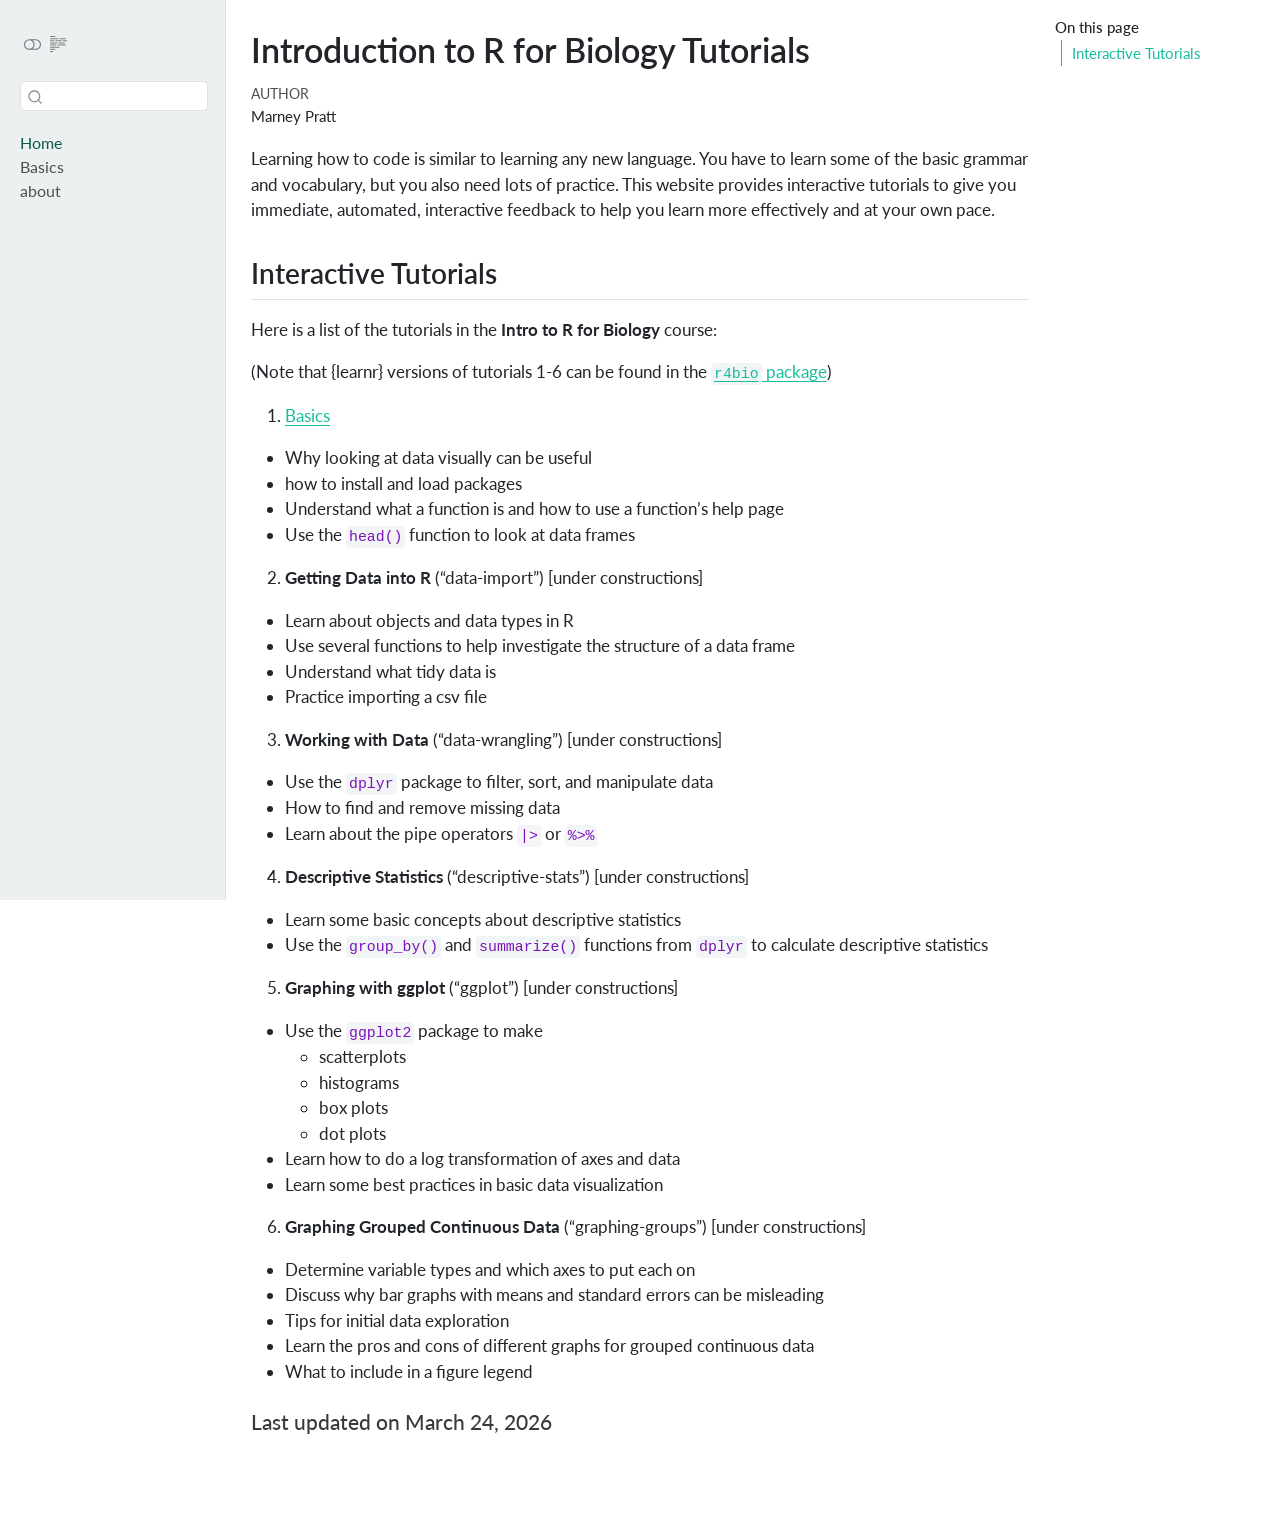
==== index.html @ 1598ac24 "Built site for gh-pages" ====
<!DOCTYPE html>
<html xmlns="http://www.w3.org/1999/xhtml" lang="en" xml:lang="en"><head>

<meta charset="utf-8">
<meta name="generator" content="quarto-1.8.25">

<meta name="viewport" content="width=device-width, initial-scale=1.0, user-scalable=yes">

<meta name="author" content="Marney Pratt">

<title>Introduction to R for Biology Tutorials</title>
<style>
code{white-space: pre-wrap;}
span.smallcaps{font-variant: small-caps;}
div.columns{display: flex; gap: min(4vw, 1.5em);}
div.column{flex: auto; overflow-x: auto;}
div.hanging-indent{margin-left: 1.5em; text-indent: -1.5em;}
ul.task-list{list-style: none;}
ul.task-list li input[type="checkbox"] {
  width: 0.8em;
  margin: 0 0.8em 0.2em -1em; /* quarto-specific, see https://github.com/quarto-dev/quarto-cli/issues/4556 */ 
  vertical-align: middle;
}
</style>


<script src="site_libs/quarto-nav/quarto-nav.js"></script>
<script src="site_libs/quarto-nav/headroom.min.js"></script>
<script src="site_libs/clipboard/clipboard.min.js"></script>
<script src="site_libs/quarto-search/autocomplete.umd.js"></script>
<script src="site_libs/quarto-search/fuse.min.js"></script>
<script src="site_libs/quarto-search/quarto-search.js"></script>
<meta name="quarto:offset" content="./">
<script src="site_libs/quarto-html/quarto.js" type="module"></script>
<script src="site_libs/quarto-html/tabsets/tabsets.js" type="module"></script>
<script src="site_libs/quarto-html/axe/axe-check.js" type="module"></script>
<script src="site_libs/quarto-html/popper.min.js"></script>
<script src="site_libs/quarto-html/tippy.umd.min.js"></script>
<script src="site_libs/quarto-html/anchor.min.js"></script>
<link href="site_libs/quarto-html/tippy.css" rel="stylesheet">
<link href="site_libs/quarto-html/quarto-syntax-highlighting-7b89279ff1a6dce999919e0e67d4d9ec.css" rel="stylesheet" class="quarto-color-scheme" id="quarto-text-highlighting-styles">
<link href="site_libs/quarto-html/quarto-syntax-highlighting-dark-707d8167ce6003fca903bfe2be84ab7f.css" rel="stylesheet" class="quarto-color-scheme quarto-color-alternate" id="quarto-text-highlighting-styles">
<script src="site_libs/bootstrap/bootstrap.min.js"></script>
<link href="site_libs/bootstrap/bootstrap-icons.css" rel="stylesheet">
<link href="site_libs/bootstrap/bootstrap-6a47fb94e4cf58bc8e3abcee811f21c5.min.css" rel="stylesheet" append-hash="true" class="quarto-color-scheme" id="quarto-bootstrap" data-mode="light">
<link href="site_libs/bootstrap/bootstrap-dark-bee47689197182bcb0e72671dc4b8ae1.min.css" rel="stylesheet" append-hash="true" class="quarto-color-scheme quarto-color-alternate" id="quarto-bootstrap" data-mode="dark">
<script id="quarto-search-options" type="application/json">{
  "location": "sidebar",
  "copy-button": false,
  "collapse-after": 3,
  "panel-placement": "start",
  "type": "textbox",
  "limit": 50,
  "keyboard-shortcut": [
    "f",
    "/",
    "s"
  ],
  "show-item-context": false,
  "language": {
    "search-no-results-text": "No results",
    "search-matching-documents-text": "matching documents",
    "search-copy-link-title": "Copy link to search",
    "search-hide-matches-text": "Hide additional matches",
    "search-more-match-text": "more match in this document",
    "search-more-matches-text": "more matches in this document",
    "search-clear-button-title": "Clear",
    "search-text-placeholder": "",
    "search-detached-cancel-button-title": "Cancel",
    "search-submit-button-title": "Submit",
    "search-label": "Search"
  }
}</script>
<script async="" src="https://hypothes.is/embed.js"></script>
<script>
  window.document.addEventListener("DOMContentLoaded", function (_event) {
    document.body.classList.add('hypothesis-enabled');
  });
</script>


<link rel="stylesheet" href="styles.css">
</head>

<body class="nav-sidebar docked quarto-dark"><script id="quarto-html-before-body" type="application/javascript">
    const toggleBodyColorMode = (bsSheetEl) => {
      const mode = bsSheetEl.getAttribute("data-mode");
      const bodyEl = window.document.querySelector("body");
      if (mode === "dark") {
        bodyEl.classList.add("quarto-dark");
        bodyEl.classList.remove("quarto-light");
      } else {
        bodyEl.classList.add("quarto-light");
        bodyEl.classList.remove("quarto-dark");
      }
    }
    const toggleBodyColorPrimary = () => {
      const bsSheetEl = window.document.querySelector("link#quarto-bootstrap:not([rel=disabled-stylesheet])");
      if (bsSheetEl) {
        toggleBodyColorMode(bsSheetEl);
      }
    }
    const setColorSchemeToggle = (alternate) => {
      const toggles = window.document.querySelectorAll('.quarto-color-scheme-toggle');
      for (let i=0; i < toggles.length; i++) {
        const toggle = toggles[i];
        if (toggle) {
          if (alternate) {
            toggle.classList.add("alternate");
          } else {
            toggle.classList.remove("alternate");
          }
        }
      }
    };
    const toggleColorMode = (alternate) => {
      // Switch the stylesheets
      const primaryStylesheets = window.document.querySelectorAll('link.quarto-color-scheme:not(.quarto-color-alternate)');
      const alternateStylesheets = window.document.querySelectorAll('link.quarto-color-scheme.quarto-color-alternate');
      manageTransitions('#quarto-margin-sidebar .nav-link', false);
      if (alternate) {
        // note: dark is layered on light, we don't disable primary!
        enableStylesheet(alternateStylesheets);
        for (const sheetNode of alternateStylesheets) {
          if (sheetNode.id === "quarto-bootstrap") {
            toggleBodyColorMode(sheetNode);
          }
        }
      } else {
        disableStylesheet(alternateStylesheets);
        enableStylesheet(primaryStylesheets)
        toggleBodyColorPrimary();
      }
      manageTransitions('#quarto-margin-sidebar .nav-link', true);
      // Switch the toggles
      setColorSchemeToggle(alternate)
      // Hack to workaround the fact that safari doesn't
      // properly recolor the scrollbar when toggling (#1455)
      if (navigator.userAgent.indexOf('Safari') > 0 && navigator.userAgent.indexOf('Chrome') == -1) {
        manageTransitions("body", false);
        window.scrollTo(0, 1);
        setTimeout(() => {
          window.scrollTo(0, 0);
          manageTransitions("body", true);
        }, 40);
      }
    }
    const disableStylesheet = (stylesheets) => {
      for (let i=0; i < stylesheets.length; i++) {
        const stylesheet = stylesheets[i];
        stylesheet.rel = 'disabled-stylesheet';
      }
    }
    const enableStylesheet = (stylesheets) => {
      for (let i=0; i < stylesheets.length; i++) {
        const stylesheet = stylesheets[i];
        if(stylesheet.rel !== 'stylesheet') { // for Chrome, which will still FOUC without this check
          stylesheet.rel = 'stylesheet';
        }
      }
    }
    const manageTransitions = (selector, allowTransitions) => {
      const els = window.document.querySelectorAll(selector);
      for (let i=0; i < els.length; i++) {
        const el = els[i];
        if (allowTransitions) {
          el.classList.remove('notransition');
        } else {
          el.classList.add('notransition');
        }
      }
    }
    const isFileUrl = () => {
      return window.location.protocol === 'file:';
    }
    const hasAlternateSentinel = () => {
      let styleSentinel = getColorSchemeSentinel();
      if (styleSentinel !== null) {
        return styleSentinel === "alternate";
      } else {
        return false;
      }
    }
    const setStyleSentinel = (alternate) => {
      const value = alternate ? "alternate" : "default";
      if (!isFileUrl()) {
        window.localStorage.setItem("quarto-color-scheme", value);
      } else {
        localAlternateSentinel = value;
      }
    }
    const getColorSchemeSentinel = () => {
      if (!isFileUrl()) {
        const storageValue = window.localStorage.getItem("quarto-color-scheme");
        return storageValue != null ? storageValue : localAlternateSentinel;
      } else {
        return localAlternateSentinel;
      }
    }
    const toggleGiscusIfUsed = (isAlternate, darkModeDefault) => {
      const baseTheme = document.querySelector('#giscus-base-theme')?.value ?? 'light';
      const alternateTheme = document.querySelector('#giscus-alt-theme')?.value ?? 'dark';
      let newTheme = '';
      if(authorPrefersDark) {
        newTheme = isAlternate ? baseTheme : alternateTheme;
      } else {
        newTheme = isAlternate ? alternateTheme : baseTheme;
      }
      const changeGiscusTheme = () => {
        // From: https://github.com/giscus/giscus/issues/336
        const sendMessage = (message) => {
          const iframe = document.querySelector('iframe.giscus-frame');
          if (!iframe) return;
          iframe.contentWindow.postMessage({ giscus: message }, 'https://giscus.app');
        }
        sendMessage({
          setConfig: {
            theme: newTheme
          }
        });
      }
      const isGiscussLoaded = window.document.querySelector('iframe.giscus-frame') !== null;
      if (isGiscussLoaded) {
        changeGiscusTheme();
      }
    };
    const authorPrefersDark = true;
    const queryPrefersDark = window.matchMedia('(prefers-color-scheme: dark)');
    const darkModeDefault = queryPrefersDark.matches;
    let localAlternateSentinel = darkModeDefault ? 'alternate' : 'default';
    // Dark / light mode switch
    window.quartoToggleColorScheme = () => {
      // Read the current dark / light value
      let toAlternate = !hasAlternateSentinel();
      toggleColorMode(toAlternate);
      setStyleSentinel(toAlternate);
      toggleGiscusIfUsed(toAlternate, darkModeDefault);
      window.dispatchEvent(new Event('resize'));
    };
    queryPrefersDark.addEventListener("change", e => {
      if(window.localStorage.getItem("quarto-color-scheme") !== null)
        return;
      const alternate = e.matches
      toggleColorMode(alternate);
      localAlternateSentinel = e.matches ? 'alternate' : 'default'; // this is used alongside local storage!
      toggleGiscusIfUsed(alternate, darkModeDefault);
    });
    // Switch to dark mode if need be
    if (hasAlternateSentinel()) {
      toggleColorMode(true);
    } else {
      toggleColorMode(false);
    }
  </script>

<div id="quarto-search-results"></div>
  <header id="quarto-header" class="headroom fixed-top">
  <nav class="quarto-secondary-nav">
    <div class="container-fluid d-flex">
      <button type="button" class="quarto-btn-toggle btn" data-bs-toggle="collapse" role="button" data-bs-target=".quarto-sidebar-collapse-item" aria-controls="quarto-sidebar" aria-expanded="false" aria-label="Toggle sidebar navigation" onclick="if (window.quartoToggleHeadroom) { window.quartoToggleHeadroom(); }">
        <i class="bi bi-layout-text-sidebar-reverse"></i>
      </button>
        <nav class="quarto-page-breadcrumbs" aria-label="breadcrumb"><ol class="breadcrumb"><li class="breadcrumb-item"><a href="./index.html">Home</a></li></ol></nav>
        <a class="flex-grow-1" role="navigation" data-bs-toggle="collapse" data-bs-target=".quarto-sidebar-collapse-item" aria-controls="quarto-sidebar" aria-expanded="false" aria-label="Toggle sidebar navigation" onclick="if (window.quartoToggleHeadroom) { window.quartoToggleHeadroom(); }">      
        </a>
      <button type="button" class="btn quarto-search-button" aria-label="Search" onclick="window.quartoOpenSearch();">
        <i class="bi bi-search"></i>
      </button>
    </div>
  </nav>
</header>
<!-- content -->
<div id="quarto-content" class="quarto-container page-columns page-rows-contents page-layout-article">
<!-- sidebar -->
  <nav id="quarto-sidebar" class="sidebar collapse collapse-horizontal quarto-sidebar-collapse-item sidebar-navigation docked overflow-auto">
    <div class="pt-lg-2 mt-2 text-left sidebar-header">
      <a href="./index.html" class="sidebar-logo-link">
      </a>
      <div class="sidebar-tools-main">
  <a href="" class="quarto-color-scheme-toggle quarto-navigation-tool  px-1" onclick="window.quartoToggleColorScheme(); return false;" title="Toggle dark mode"><i class="bi"></i></a>
  <a href="" class="quarto-reader-toggle quarto-navigation-tool px-1" onclick="window.quartoToggleReader(); return false;" title="Toggle reader mode">
  <div class="quarto-reader-toggle-btn">
  <i class="bi"></i>
  </div>
</a>
</div>
      </div>
        <div class="mt-2 flex-shrink-0 align-items-center">
        <div class="sidebar-search">
        <div id="quarto-search" class="" title="Search"></div>
        </div>
        </div>
    <div class="sidebar-menu-container"> 
    <ul class="list-unstyled mt-1">
        <li class="sidebar-item">
  <div class="sidebar-item-container"> 
  <a href="./index.html" class="sidebar-item-text sidebar-link active">
 <span class="menu-text">Home</span></a>
  </div>
</li>
        <li class="sidebar-item">
  <div class="sidebar-item-container"> 
  <a href="./basics.html" class="sidebar-item-text sidebar-link">
 <span class="menu-text">Basics</span></a>
  </div>
</li>
        <li class="sidebar-item">
  <div class="sidebar-item-container"> 
  <a href="./about.html" class="sidebar-item-text sidebar-link">
 <span class="menu-text">about</span></a>
  </div>
</li>
    </ul>
    </div>
</nav>
<div id="quarto-sidebar-glass" class="quarto-sidebar-collapse-item" data-bs-toggle="collapse" data-bs-target=".quarto-sidebar-collapse-item"></div>
<!-- margin-sidebar -->
    <div id="quarto-margin-sidebar" class="sidebar margin-sidebar">
        <nav id="TOC" role="doc-toc" class="toc-active">
    <h2 id="toc-title">On this page</h2>
   
  <ul>
  <li><a href="#interactive-tutorials" id="toc-interactive-tutorials" class="nav-link active" data-scroll-target="#interactive-tutorials">Interactive Tutorials</a></li>
  </ul>
</nav>
    </div>
<!-- main -->
<main class="content" id="quarto-document-content">


<header id="title-block-header" class="quarto-title-block default">
<div class="quarto-title">
<h1 class="title">Introduction to R for Biology Tutorials</h1>
</div>



<div class="quarto-title-meta">

    <div>
    <div class="quarto-title-meta-heading">Author</div>
    <div class="quarto-title-meta-contents">
             <p>Marney Pratt </p>
          </div>
  </div>
    
  
    
  </div>
  


</header>


<p>Learning how to code is similar to learning any new language. You have to learn some of the basic grammar and vocabulary, but you also need lots of practice. This website provides interactive tutorials to give you immediate, automated, interactive feedback to help you learn more effectively and at your own pace.</p>
<section id="interactive-tutorials" class="level2">
<h2 class="anchored" data-anchor-id="interactive-tutorials">Interactive Tutorials</h2>
<p>Here is a list of the tutorials in the <strong>Intro to R for Biology</strong> course:</p>
<p>(Note that {learnr} versions of tutorials 1-6 can be found in the <a href="https://github.com/marneypratt/r4bio"><code>r4bio</code> package</a>)</p>
<ol type="1">
<li><a href="https://marneypratt.github.io/r4bio-live/basics.html">Basics</a></li>
</ol>
<ul>
<li>Why looking at data visually can be useful</li>
<li>how to install and load packages</li>
<li>Understand what a function is and how to use a function’s help page</li>
<li>Use the <code>head()</code> function to look at data frames</li>
</ul>
<ol start="2" type="1">
<li><strong>Getting Data into R</strong> (“data-import”) [under constructions]</li>
</ol>
<ul>
<li>Learn about objects and data types in R</li>
<li>Use several functions to help investigate the structure of a data frame</li>
<li>Understand what tidy data is</li>
<li>Practice importing a csv file</li>
</ul>
<ol start="3" type="1">
<li><strong>Working with Data</strong> (“data-wrangling”) [under constructions]</li>
</ol>
<ul>
<li>Use the <code>dplyr</code> package to filter, sort, and manipulate data</li>
<li>How to find and remove missing data</li>
<li>Learn about the pipe operators <code>|&gt;</code> or <code>%&gt;%</code></li>
</ul>
<ol start="4" type="1">
<li><strong>Descriptive Statistics</strong> (“descriptive-stats”) [under constructions]</li>
</ol>
<ul>
<li>Learn some basic concepts about descriptive statistics</li>
<li>Use the <code>group_by()</code> and <code>summarize()</code> functions from <code>dplyr</code> to calculate descriptive statistics</li>
</ul>
<ol start="5" type="1">
<li><strong>Graphing with ggplot</strong> (“ggplot”) [under constructions]</li>
</ol>
<ul>
<li>Use the <code>ggplot2</code> package to make
<ul>
<li>scatterplots</li>
<li>histograms</li>
<li>box plots</li>
<li>dot plots</li>
</ul></li>
<li>Learn how to do a log transformation of axes and data</li>
<li>Learn some best practices in basic data visualization</li>
</ul>
<ol start="6" type="1">
<li><strong>Graphing Grouped Continuous Data</strong> (“graphing-groups”) [under constructions]</li>
</ol>
<ul>
<li>Determine variable types and which axes to put each on</li>
<li>Discuss why bar graphs with means and standard errors can be misleading</li>
<li>Tips for initial data exploration</li>
<li>Learn the pros and cons of different graphs for grouped continuous data</li>
<li>What to include in a figure legend</li>
</ul>
<section id="last-updated-on-march-24-2026" class="level4">
<h4 class="anchored" data-anchor-id="last-updated-on-march-24-2026">Last updated on March 24, 2026</h4>


</section>
</section>

</main> <!-- /main -->
<script id="quarto-html-after-body" type="application/javascript">
  window.document.addEventListener("DOMContentLoaded", function (event) {
    // Ensure there is a toggle, if there isn't float one in the top right
    if (window.document.querySelector('.quarto-color-scheme-toggle') === null) {
      const a = window.document.createElement('a');
      a.classList.add('top-right');
      a.classList.add('quarto-color-scheme-toggle');
      a.href = "";
      a.onclick = function() { try { window.quartoToggleColorScheme(); } catch {} return false; };
      const i = window.document.createElement("i");
      i.classList.add('bi');
      a.appendChild(i);
      window.document.body.appendChild(a);
    }
    setColorSchemeToggle(hasAlternateSentinel())
    const icon = "";
    const anchorJS = new window.AnchorJS();
    anchorJS.options = {
      placement: 'right',
      icon: icon
    };
    anchorJS.add('.anchored');
    const isCodeAnnotation = (el) => {
      for (const clz of el.classList) {
        if (clz.startsWith('code-annotation-')) {                     
          return true;
        }
      }
      return false;
    }
    const onCopySuccess = function(e) {
      // button target
      const button = e.trigger;
      // don't keep focus
      button.blur();
      // flash "checked"
      button.classList.add('code-copy-button-checked');
      var currentTitle = button.getAttribute("title");
      button.setAttribute("title", "Copied!");
      let tooltip;
      if (window.bootstrap) {
        button.setAttribute("data-bs-toggle", "tooltip");
        button.setAttribute("data-bs-placement", "left");
        button.setAttribute("data-bs-title", "Copied!");
        tooltip = new bootstrap.Tooltip(button, 
          { trigger: "manual", 
            customClass: "code-copy-button-tooltip",
            offset: [0, -8]});
        tooltip.show();    
      }
      setTimeout(function() {
        if (tooltip) {
          tooltip.hide();
          button.removeAttribute("data-bs-title");
          button.removeAttribute("data-bs-toggle");
          button.removeAttribute("data-bs-placement");
        }
        button.setAttribute("title", currentTitle);
        button.classList.remove('code-copy-button-checked');
      }, 1000);
      // clear code selection
      e.clearSelection();
    }
    const getTextToCopy = function(trigger) {
      const outerScaffold = trigger.parentElement.cloneNode(true);
      const codeEl = outerScaffold.querySelector('code');
      for (const childEl of codeEl.children) {
        if (isCodeAnnotation(childEl)) {
          childEl.remove();
        }
      }
      return codeEl.innerText;
    }
    const clipboard = new window.ClipboardJS('.code-copy-button:not([data-in-quarto-modal])', {
      text: getTextToCopy
    });
    clipboard.on('success', onCopySuccess);
    if (window.document.getElementById('quarto-embedded-source-code-modal')) {
      const clipboardModal = new window.ClipboardJS('.code-copy-button[data-in-quarto-modal]', {
        text: getTextToCopy,
        container: window.document.getElementById('quarto-embedded-source-code-modal')
      });
      clipboardModal.on('success', onCopySuccess);
    }
      var localhostRegex = new RegExp(/^(?:http|https):\/\/localhost\:?[0-9]*\//);
      var mailtoRegex = new RegExp(/^mailto:/);
        var filterRegex = new RegExp("https:\/\/marneypratt\.github\.io\/r4bio-live\/");
      var isInternal = (href) => {
          return filterRegex.test(href) || localhostRegex.test(href) || mailtoRegex.test(href);
      }
      // Inspect non-navigation links and adorn them if external
     var links = window.document.querySelectorAll('a[href]:not(.nav-link):not(.navbar-brand):not(.toc-action):not(.sidebar-link):not(.sidebar-item-toggle):not(.pagination-link):not(.no-external):not([aria-hidden]):not(.dropdown-item):not(.quarto-navigation-tool):not(.about-link)');
      for (var i=0; i<links.length; i++) {
        const link = links[i];
        if (!isInternal(link.href)) {
          // undo the damage that might have been done by quarto-nav.js in the case of
          // links that we want to consider external
          if (link.dataset.originalHref !== undefined) {
            link.href = link.dataset.originalHref;
          }
        }
      }
    function tippyHover(el, contentFn, onTriggerFn, onUntriggerFn) {
      const config = {
        allowHTML: true,
        maxWidth: 500,
        delay: 100,
        arrow: false,
        appendTo: function(el) {
            return el.parentElement;
        },
        interactive: true,
        interactiveBorder: 10,
        theme: 'quarto',
        placement: 'bottom-start',
      };
      if (contentFn) {
        config.content = contentFn;
      }
      if (onTriggerFn) {
        config.onTrigger = onTriggerFn;
      }
      if (onUntriggerFn) {
        config.onUntrigger = onUntriggerFn;
      }
      window.tippy(el, config); 
    }
    const noterefs = window.document.querySelectorAll('a[role="doc-noteref"]');
    for (var i=0; i<noterefs.length; i++) {
      const ref = noterefs[i];
      tippyHover(ref, function() {
        // use id or data attribute instead here
        let href = ref.getAttribute('data-footnote-href') || ref.getAttribute('href');
        try { href = new URL(href).hash; } catch {}
        const id = href.replace(/^#\/?/, "");
        const note = window.document.getElementById(id);
        if (note) {
          return note.innerHTML;
        } else {
          return "";
        }
      });
    }
    const xrefs = window.document.querySelectorAll('a.quarto-xref');
    const processXRef = (id, note) => {
      // Strip column container classes
      const stripColumnClz = (el) => {
        el.classList.remove("page-full", "page-columns");
        if (el.children) {
          for (const child of el.children) {
            stripColumnClz(child);
          }
        }
      }
      stripColumnClz(note)
      if (id === null || id.startsWith('sec-')) {
        // Special case sections, only their first couple elements
        const container = document.createElement("div");
        if (note.children && note.children.length > 2) {
          container.appendChild(note.children[0].cloneNode(true));
          for (let i = 1; i < note.children.length; i++) {
            const child = note.children[i];
            if (child.tagName === "P" && child.innerText === "") {
              continue;
            } else {
              container.appendChild(child.cloneNode(true));
              break;
            }
          }
          if (window.Quarto?.typesetMath) {
            window.Quarto.typesetMath(container);
          }
          return container.innerHTML
        } else {
          if (window.Quarto?.typesetMath) {
            window.Quarto.typesetMath(note);
          }
          return note.innerHTML;
        }
      } else {
        // Remove any anchor links if they are present
        const anchorLink = note.querySelector('a.anchorjs-link');
        if (anchorLink) {
          anchorLink.remove();
        }
        if (window.Quarto?.typesetMath) {
          window.Quarto.typesetMath(note);
        }
        if (note.classList.contains("callout")) {
          return note.outerHTML;
        } else {
          return note.innerHTML;
        }
      }
    }
    for (var i=0; i<xrefs.length; i++) {
      const xref = xrefs[i];
      tippyHover(xref, undefined, function(instance) {
        instance.disable();
        let url = xref.getAttribute('href');
        let hash = undefined; 
        if (url.startsWith('#')) {
          hash = url;
        } else {
          try { hash = new URL(url).hash; } catch {}
        }
        if (hash) {
          const id = hash.replace(/^#\/?/, "");
          const note = window.document.getElementById(id);
          if (note !== null) {
            try {
              const html = processXRef(id, note.cloneNode(true));
              instance.setContent(html);
            } finally {
              instance.enable();
              instance.show();
            }
          } else {
            // See if we can fetch this
            fetch(url.split('#')[0])
            .then(res => res.text())
            .then(html => {
              const parser = new DOMParser();
              const htmlDoc = parser.parseFromString(html, "text/html");
              const note = htmlDoc.getElementById(id);
              if (note !== null) {
                const html = processXRef(id, note);
                instance.setContent(html);
              } 
            }).finally(() => {
              instance.enable();
              instance.show();
            });
          }
        } else {
          // See if we can fetch a full url (with no hash to target)
          // This is a special case and we should probably do some content thinning / targeting
          fetch(url)
          .then(res => res.text())
          .then(html => {
            const parser = new DOMParser();
            const htmlDoc = parser.parseFromString(html, "text/html");
            const note = htmlDoc.querySelector('main.content');
            if (note !== null) {
              // This should only happen for chapter cross references
              // (since there is no id in the URL)
              // remove the first header
              if (note.children.length > 0 && note.children[0].tagName === "HEADER") {
                note.children[0].remove();
              }
              const html = processXRef(null, note);
              instance.setContent(html);
            } 
          }).finally(() => {
            instance.enable();
            instance.show();
          });
        }
      }, function(instance) {
      });
    }
        let selectedAnnoteEl;
        const selectorForAnnotation = ( cell, annotation) => {
          let cellAttr = 'data-code-cell="' + cell + '"';
          let lineAttr = 'data-code-annotation="' +  annotation + '"';
          const selector = 'span[' + cellAttr + '][' + lineAttr + ']';
          return selector;
        }
        const selectCodeLines = (annoteEl) => {
          const doc = window.document;
          const targetCell = annoteEl.getAttribute("data-target-cell");
          const targetAnnotation = annoteEl.getAttribute("data-target-annotation");
          const annoteSpan = window.document.querySelector(selectorForAnnotation(targetCell, targetAnnotation));
          const lines = annoteSpan.getAttribute("data-code-lines").split(",");
          const lineIds = lines.map((line) => {
            return targetCell + "-" + line;
          })
          let top = null;
          let height = null;
          let parent = null;
          if (lineIds.length > 0) {
              //compute the position of the single el (top and bottom and make a div)
              const el = window.document.getElementById(lineIds[0]);
              top = el.offsetTop;
              height = el.offsetHeight;
              parent = el.parentElement.parentElement;
            if (lineIds.length > 1) {
              const lastEl = window.document.getElementById(lineIds[lineIds.length - 1]);
              const bottom = lastEl.offsetTop + lastEl.offsetHeight;
              height = bottom - top;
            }
            if (top !== null && height !== null && parent !== null) {
              // cook up a div (if necessary) and position it 
              let div = window.document.getElementById("code-annotation-line-highlight");
              if (div === null) {
                div = window.document.createElement("div");
                div.setAttribute("id", "code-annotation-line-highlight");
                div.style.position = 'absolute';
                parent.appendChild(div);
              }
              div.style.top = top - 2 + "px";
              div.style.height = height + 4 + "px";
              div.style.left = 0;
              let gutterDiv = window.document.getElementById("code-annotation-line-highlight-gutter");
              if (gutterDiv === null) {
                gutterDiv = window.document.createElement("div");
                gutterDiv.setAttribute("id", "code-annotation-line-highlight-gutter");
                gutterDiv.style.position = 'absolute';
                const codeCell = window.document.getElementById(targetCell);
                const gutter = codeCell.querySelector('.code-annotation-gutter');
                gutter.appendChild(gutterDiv);
              }
              gutterDiv.style.top = top - 2 + "px";
              gutterDiv.style.height = height + 4 + "px";
            }
            selectedAnnoteEl = annoteEl;
          }
        };
        const unselectCodeLines = () => {
          const elementsIds = ["code-annotation-line-highlight", "code-annotation-line-highlight-gutter"];
          elementsIds.forEach((elId) => {
            const div = window.document.getElementById(elId);
            if (div) {
              div.remove();
            }
          });
          selectedAnnoteEl = undefined;
        };
          // Handle positioning of the toggle
      window.addEventListener(
        "resize",
        throttle(() => {
          elRect = undefined;
          if (selectedAnnoteEl) {
            selectCodeLines(selectedAnnoteEl);
          }
        }, 10)
      );
      function throttle(fn, ms) {
      let throttle = false;
      let timer;
        return (...args) => {
          if(!throttle) { // first call gets through
              fn.apply(this, args);
              throttle = true;
          } else { // all the others get throttled
              if(timer) clearTimeout(timer); // cancel #2
              timer = setTimeout(() => {
                fn.apply(this, args);
                timer = throttle = false;
              }, ms);
          }
        };
      }
        // Attach click handler to the DT
        const annoteDls = window.document.querySelectorAll('dt[data-target-cell]');
        for (const annoteDlNode of annoteDls) {
          annoteDlNode.addEventListener('click', (event) => {
            const clickedEl = event.target;
            if (clickedEl !== selectedAnnoteEl) {
              unselectCodeLines();
              const activeEl = window.document.querySelector('dt[data-target-cell].code-annotation-active');
              if (activeEl) {
                activeEl.classList.remove('code-annotation-active');
              }
              selectCodeLines(clickedEl);
              clickedEl.classList.add('code-annotation-active');
            } else {
              // Unselect the line
              unselectCodeLines();
              clickedEl.classList.remove('code-annotation-active');
            }
          });
        }
    const findCites = (el) => {
      const parentEl = el.parentElement;
      if (parentEl) {
        const cites = parentEl.dataset.cites;
        if (cites) {
          return {
            el,
            cites: cites.split(' ')
          };
        } else {
          return findCites(el.parentElement)
        }
      } else {
        return undefined;
      }
    };
    var bibliorefs = window.document.querySelectorAll('a[role="doc-biblioref"]');
    for (var i=0; i<bibliorefs.length; i++) {
      const ref = bibliorefs[i];
      const citeInfo = findCites(ref);
      if (citeInfo) {
        tippyHover(citeInfo.el, function() {
          var popup = window.document.createElement('div');
          citeInfo.cites.forEach(function(cite) {
            var citeDiv = window.document.createElement('div');
            citeDiv.classList.add('hanging-indent');
            citeDiv.classList.add('csl-entry');
            var biblioDiv = window.document.getElementById('ref-' + cite);
            if (biblioDiv) {
              citeDiv.innerHTML = biblioDiv.innerHTML;
            }
            popup.appendChild(citeDiv);
          });
          return popup.innerHTML;
        });
      }
    }
  });
  </script>
<input type="hidden" id="giscus-base-theme" value="dark">
<input type="hidden" id="giscus-alt-theme" value="light">
<script>
  function loadGiscus() {
    // Function to get the theme based on body class
    const getTheme = () => {
      let baseTheme = document.getElementById('giscus-base-theme').value;
      let altTheme = document.getElementById('giscus-alt-theme').value;
      if (authorPrefersDark) {
          [baseTheme, altTheme] = [altTheme, baseTheme];
      }
      return document.body.classList.contains('quarto-dark') ? altTheme : baseTheme;
    };
    const script = document.createElement("script");
    script.src = "https://giscus.app/client.js";
    script.async = true;
    script.dataset.repo = "marneypratt/r4bio-live";
    script.dataset.repoId = "";
    script.dataset.category = "General";
    script.dataset.categoryId = "";
    script.dataset.mapping = "title";
    script.dataset.reactionsEnabled = "1";
    script.dataset.emitMetadata = "0";
    script.dataset.inputPosition = "top";
    script.dataset.theme = getTheme();
    script.dataset.lang = "en";
    script.crossOrigin = "anonymous";
    // Append the script to the desired div instead of at the end of the body
    document.getElementById("quarto-content").appendChild(script);
  }
  loadGiscus();
</script>
</div> <!-- /content -->




</body></html>
---- site_libs/quarto-html/tippy.css ----
.tippy-box[data-animation=fade][data-state=hidden]{opacity:0}[data-tippy-root]{max-width:calc(100vw - 10px)}.tippy-box{position:relative;background-color:#333;color:#fff;border-radius:4px;font-size:14px;line-height:1.4;white-space:normal;outline:0;transition-property:transform,visibility,opacity}.tippy-box[data-placement^=top]>.tippy-arrow{bottom:0}.tippy-box[data-placement^=top]>.tippy-arrow:before{bottom:-7px;left:0;border-width:8px 8px 0;border-top-color:initial;transform-origin:center top}.tippy-box[data-placement^=bottom]>.tippy-arrow{top:0}.tippy-box[data-placement^=bottom]>.tippy-arrow:before{top:-7px;left:0;border-width:0 8px 8px;border-bottom-color:initial;transform-origin:center bottom}.tippy-box[data-placement^=left]>.tippy-arrow{right:0}.tippy-box[data-placement^=left]>.tippy-arrow:before{border-width:8px 0 8px 8px;border-left-color:initial;right:-7px;transform-origin:center left}.tippy-box[data-placement^=right]>.tippy-arrow{left:0}.tippy-box[data-placement^=right]>.tippy-arrow:before{left:-7px;border-width:8px 8px 8px 0;border-right-color:initial;transform-origin:center right}.tippy-box[data-inertia][data-state=visible]{transition-timing-function:cubic-bezier(.54,1.5,.38,1.11)}.tippy-arrow{width:16px;height:16px;color:#333}.tippy-arrow:before{content:"";position:absolute;border-color:transparent;border-style:solid}.tippy-content{position:relative;padding:5px 9px;z-index:1}
---- site_libs/quarto-html/quarto-syntax-highlighting-7b89279ff1a6dce999919e0e67d4d9ec.css ----
/* quarto syntax highlight colors */
:root {
  --quarto-hl-ot-color: #003B4F;
  --quarto-hl-at-color: #657422;
  --quarto-hl-ss-color: #20794D;
  --quarto-hl-an-color: #5E5E5E;
  --quarto-hl-fu-color: #4758AB;
  --quarto-hl-st-color: #20794D;
  --quarto-hl-cf-color: #003B4F;
  --quarto-hl-op-color: #5E5E5E;
  --quarto-hl-er-color: #AD0000;
  --quarto-hl-bn-color: #AD0000;
  --quarto-hl-al-color: #AD0000;
  --quarto-hl-va-color: #111111;
  --quarto-hl-bu-color: inherit;
  --quarto-hl-ex-color: inherit;
  --quarto-hl-pp-color: #AD0000;
  --quarto-hl-in-color: #5E5E5E;
  --quarto-hl-vs-color: #20794D;
  --quarto-hl-wa-color: #5E5E5E;
  --quarto-hl-do-color: #5E5E5E;
  --quarto-hl-im-color: #00769E;
  --quarto-hl-ch-color: #20794D;
  --quarto-hl-dt-color: #AD0000;
  --quarto-hl-fl-color: #AD0000;
  --quarto-hl-co-color: #5E5E5E;
  --quarto-hl-cv-color: #5E5E5E;
  --quarto-hl-cn-color: #8f5902;
  --quarto-hl-sc-color: #5E5E5E;
  --quarto-hl-dv-color: #AD0000;
  --quarto-hl-kw-color: #003B4F;
}

/* other quarto variables */
:root {
  --quarto-font-monospace: SFMono-Regular, Menlo, Monaco, Consolas, "Liberation Mono", "Courier New", monospace;
}

/* syntax highlight based on Pandoc's rules */
pre > code.sourceCode > span {
  color: #003B4F;
}

code.sourceCode > span {
  color: #003B4F;
}

div.sourceCode,
div.sourceCode pre.sourceCode {
  color: #003B4F;
}

/* Normal */
code span {
  color: #003B4F;
}

/* Alert */
code span.al {
  color: #AD0000;
  font-style: inherit;
}

/* Annotation */
code span.an {
  color: #5E5E5E;
  font-style: inherit;
}

/* Attribute */
code span.at {
  color: #657422;
  font-style: inherit;
}

/* BaseN */
code span.bn {
  color: #AD0000;
  font-style: inherit;
}

/* BuiltIn */
code span.bu {
  font-style: inherit;
}

/* ControlFlow */
code span.cf {
  color: #003B4F;
  font-weight: bold;
  font-style: inherit;
}

/* Char */
code span.ch {
  color: #20794D;
  font-style: inherit;
}

/* Constant */
code span.cn {
  color: #8f5902;
  font-style: inherit;
}

/* Comment */
code span.co {
  color: #5E5E5E;
  font-style: inherit;
}

/* CommentVar */
code span.cv {
  color: #5E5E5E;
  font-style: italic;
}

/* Documentation */
code span.do {
  color: #5E5E5E;
  font-style: italic;
}

/* DataType */
code span.dt {
  color: #AD0000;
  font-style: inherit;
}

/* DecVal */
code span.dv {
  color: #AD0000;
  font-style: inherit;
}

/* Error */
code span.er {
  color: #AD0000;
  font-style: inherit;
}

/* Extension */
code span.ex {
  font-style: inherit;
}

/* Float */
code span.fl {
  color: #AD0000;
  font-style: inherit;
}

/* Function */
code span.fu {
  color: #4758AB;
  font-style: inherit;
}

/* Import */
code span.im {
  color: #00769E;
  font-style: inherit;
}

/* Information */
code span.in {
  color: #5E5E5E;
  font-style: inherit;
}

/* Keyword */
code span.kw {
  color: #003B4F;
  font-weight: bold;
  font-style: inherit;
}

/* Operator */
code span.op {
  color: #5E5E5E;
  font-style: inherit;
}

/* Other */
code span.ot {
  color: #003B4F;
  font-style: inherit;
}

/* Preprocessor */
code span.pp {
  color: #AD0000;
  font-style: inherit;
}

/* SpecialChar */
code span.sc {
  color: #5E5E5E;
  font-style: inherit;
}

/* SpecialString */
code span.ss {
  color: #20794D;
  font-style: inherit;
}

/* String */
code span.st {
  color: #20794D;
  font-style: inherit;
}

/* Variable */
code span.va {
  color: #111111;
  font-style: inherit;
}

/* VerbatimString */
code span.vs {
  color: #20794D;
  font-style: inherit;
}

/* Warning */
code span.wa {
  color: #5E5E5E;
  font-style: italic;
}

.prevent-inlining {
  content: "</";
}

/*# sourceMappingURL=3944bc705cfaf4c80e56f77c5205168a.css.map */
---- site_libs/quarto-html/quarto-syntax-highlighting-dark-707d8167ce6003fca903bfe2be84ab7f.css ----
/* quarto syntax highlight colors */
:root {
  --quarto-hl-al-color: #f07178;
  --quarto-hl-an-color: #d4d0ab;
  --quarto-hl-at-color: #00e0e0;
  --quarto-hl-bn-color: #d4d0ab;
  --quarto-hl-bu-color: #abe338;
  --quarto-hl-ch-color: #abe338;
  --quarto-hl-co-color: #f8f8f2;
  --quarto-hl-cv-color: #ffd700;
  --quarto-hl-cn-color: #ffd700;
  --quarto-hl-cf-color: #ffa07a;
  --quarto-hl-dt-color: #ffa07a;
  --quarto-hl-dv-color: #d4d0ab;
  --quarto-hl-do-color: #f8f8f2;
  --quarto-hl-er-color: #f07178;
  --quarto-hl-ex-color: #00e0e0;
  --quarto-hl-fl-color: #d4d0ab;
  --quarto-hl-fu-color: #ffa07a;
  --quarto-hl-im-color: #abe338;
  --quarto-hl-in-color: #d4d0ab;
  --quarto-hl-kw-color: #ffa07a;
  --quarto-hl-op-color: #ffa07a;
  --quarto-hl-ot-color: #00e0e0;
  --quarto-hl-pp-color: #dcc6e0;
  --quarto-hl-re-color: #00e0e0;
  --quarto-hl-sc-color: #abe338;
  --quarto-hl-ss-color: #abe338;
  --quarto-hl-st-color: #abe338;
  --quarto-hl-va-color: #00e0e0;
  --quarto-hl-vs-color: #abe338;
  --quarto-hl-wa-color: #dcc6e0;
}

/* other quarto variables */
:root {
  --quarto-font-monospace: SFMono-Regular, Menlo, Monaco, Consolas, "Liberation Mono", "Courier New", monospace;
}

/* syntax highlight based on Pandoc's rules */
pre > code.sourceCode > span {
  color: #f8f8f2;
}

code.sourceCode > span {
  color: #f8f8f2;
}

div.sourceCode,
div.sourceCode pre.sourceCode {
  color: #f8f8f2;
}

/* Normal */
code span {
  color: #f8f8f2;
}

/* Alert */
code span.al {
  color: #f07178;
}

/* Annotation */
code span.an {
  color: #d4d0ab;
}

/* Attribute */
code span.at {
  color: #00e0e0;
}

/* BaseN */
code span.bn {
  color: #d4d0ab;
}

/* BuiltIn */
code span.bu {
  color: #abe338;
}

/* ControlFlow */
code span.cf {
  font-weight: bold;
  color: #ffa07a;
}

/* Char */
code span.ch {
  color: #abe338;
}

/* Constant */
code span.cn {
  color: #ffd700;
}

/* Comment */
code span.co {
  font-style: italic;
  color: #f8f8f2;
}

/* CommentVar */
code span.cv {
  color: #ffd700;
}

/* Documentation */
code span.do {
  color: #f8f8f2;
}

/* DataType */
code span.dt {
  color: #ffa07a;
}

/* DecVal */
code span.dv {
  color: #d4d0ab;
}

/* Error */
code span.er {
  color: #f07178;
  text-decoration: underline;
}

/* Extension */
code span.ex {
  font-weight: bold;
  color: #00e0e0;
}

/* Float */
code span.fl {
  color: #d4d0ab;
}

/* Function */
code span.fu {
  color: #ffa07a;
}

/* Import */
code span.im {
  color: #abe338;
}

/* Information */
code span.in {
  color: #d4d0ab;
}

/* Keyword */
code span.kw {
  font-weight: bold;
  color: #ffa07a;
}

/* Operator */
code span.op {
  color: #ffa07a;
}

/* Other */
code span.ot {
  color: #00e0e0;
}

/* Preprocessor */
code span.pp {
  color: #dcc6e0;
}

/* RegionMarker */
code span.re {
  background-color: #f8f8f2;
  color: #00e0e0;
}

/* SpecialChar */
code span.sc {
  color: #abe338;
}

/* SpecialString */
code span.ss {
  color: #abe338;
}

/* String */
code span.st {
  color: #abe338;
}

/* Variable */
code span.va {
  color: #00e0e0;
}

/* VerbatimString */
code span.vs {
  color: #abe338;
}

/* Warning */
code span.wa {
  color: #dcc6e0;
}

.prevent-inlining {
  content: "</";
}

/*# sourceMappingURL=f5ab3bb6f5ded8da9f12dd3a91d3da26.css.map */
---- styles.css ----
/* css styles */
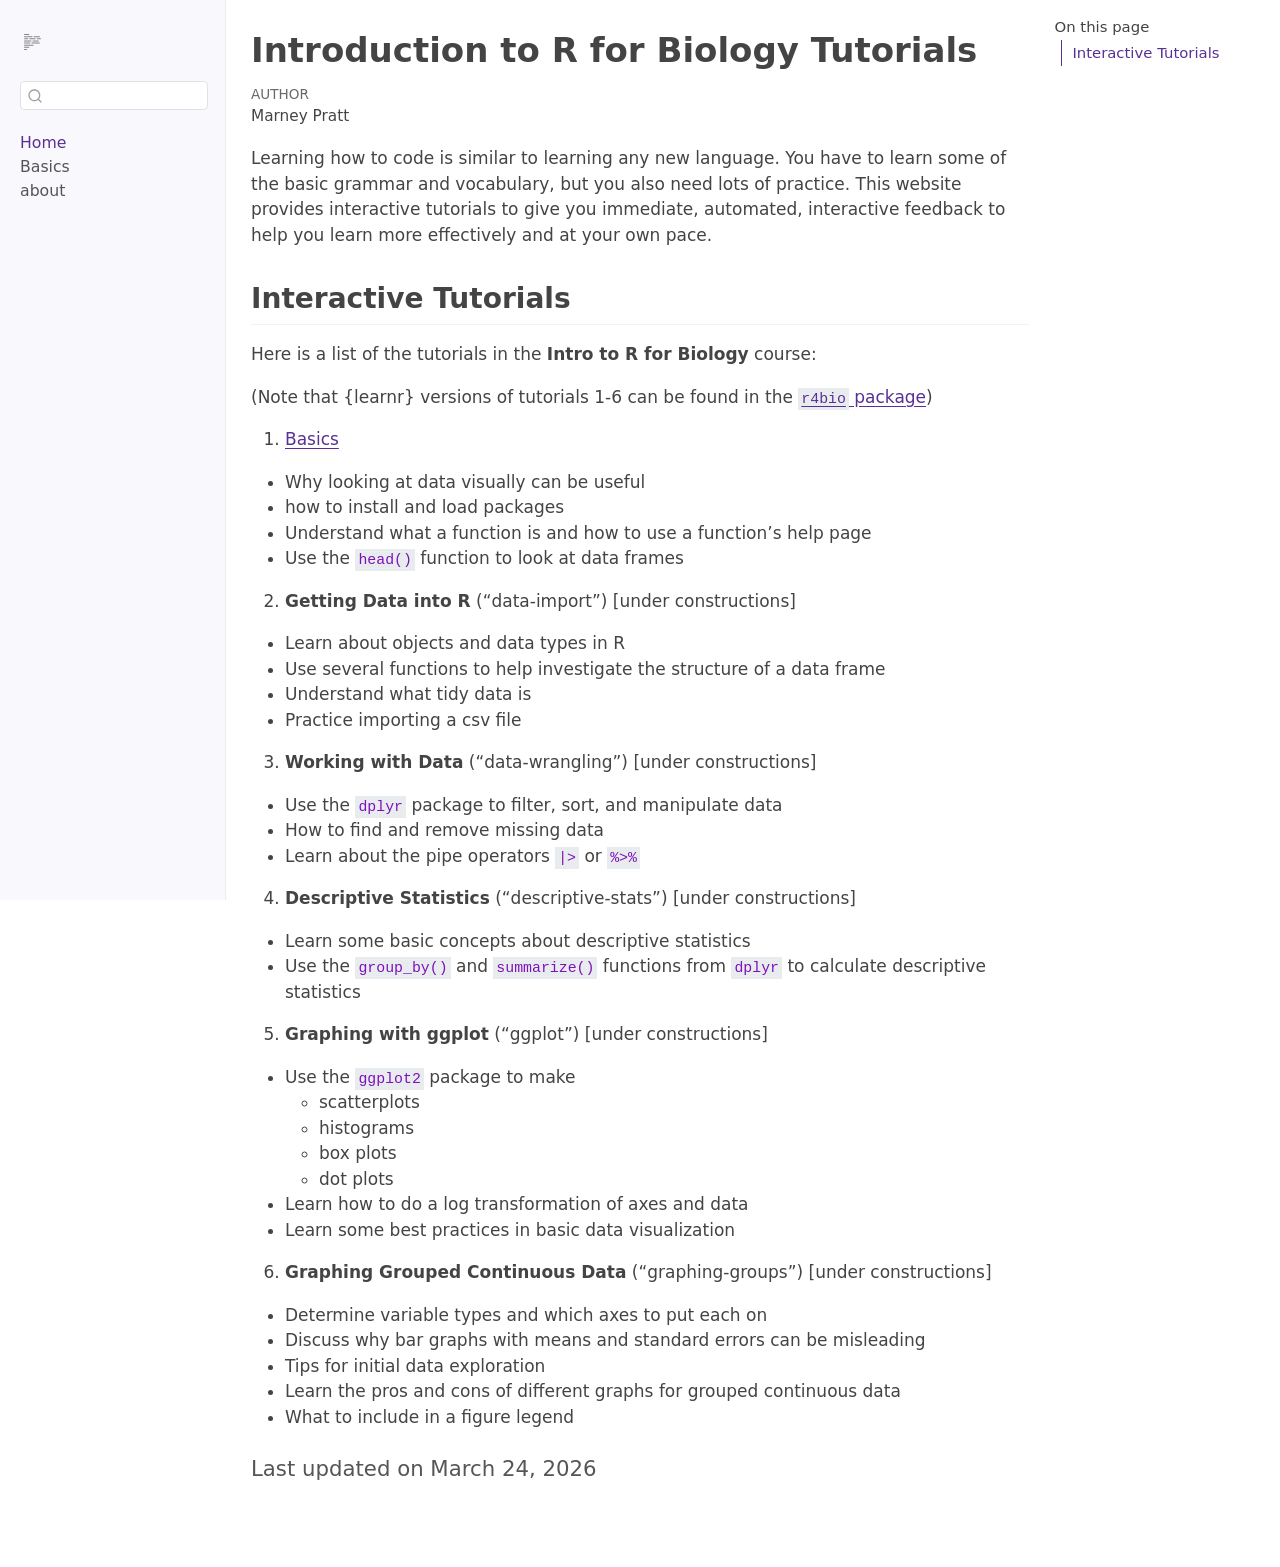
==== commit 01491b49: "Built site for gh-pages" ====
--- a/index.html
+++ b/index.html
@@ -38,12 +38,10 @@
 <script src="site_libs/quarto-html/tippy.umd.min.js"></script>
 <script src="site_libs/quarto-html/anchor.min.js"></script>
 <link href="site_libs/quarto-html/tippy.css" rel="stylesheet">
-<link href="site_libs/quarto-html/quarto-syntax-highlighting-7b89279ff1a6dce999919e0e67d4d9ec.css" rel="stylesheet" class="quarto-color-scheme" id="quarto-text-highlighting-styles">
-<link href="site_libs/quarto-html/quarto-syntax-highlighting-dark-707d8167ce6003fca903bfe2be84ab7f.css" rel="stylesheet" class="quarto-color-scheme quarto-color-alternate" id="quarto-text-highlighting-styles">
+<link href="site_libs/quarto-html/quarto-syntax-highlighting-7b89279ff1a6dce999919e0e67d4d9ec.css" rel="stylesheet" id="quarto-text-highlighting-styles">
 <script src="site_libs/bootstrap/bootstrap.min.js"></script>
 <link href="site_libs/bootstrap/bootstrap-icons.css" rel="stylesheet">
-<link href="site_libs/bootstrap/bootstrap-6a47fb94e4cf58bc8e3abcee811f21c5.min.css" rel="stylesheet" append-hash="true" class="quarto-color-scheme" id="quarto-bootstrap" data-mode="light">
-<link href="site_libs/bootstrap/bootstrap-dark-bee47689197182bcb0e72671dc4b8ae1.min.css" rel="stylesheet" append-hash="true" class="quarto-color-scheme quarto-color-alternate" id="quarto-bootstrap" data-mode="dark">
+<link href="site_libs/bootstrap/bootstrap-fc3c6824a67a6d0e7bfb56310cf02829.min.css" rel="stylesheet" append-hash="true" id="quarto-bootstrap" data-mode="light">
 <script id="quarto-search-options" type="application/json">{
   "location": "sidebar",
   "copy-button": false,
@@ -71,187 +69,12 @@
     "search-label": "Search"
   }
 }</script>
-<script async="" src="https://hypothes.is/embed.js"></script>
-<script>
-  window.document.addEventListener("DOMContentLoaded", function (_event) {
-    document.body.classList.add('hypothesis-enabled');
-  });
-</script>
 
 
 <link rel="stylesheet" href="styles.css">
 </head>
 
-<body class="nav-sidebar docked quarto-dark"><script id="quarto-html-before-body" type="application/javascript">
-    const toggleBodyColorMode = (bsSheetEl) => {
-      const mode = bsSheetEl.getAttribute("data-mode");
-      const bodyEl = window.document.querySelector("body");
-      if (mode === "dark") {
-        bodyEl.classList.add("quarto-dark");
-        bodyEl.classList.remove("quarto-light");
-      } else {
-        bodyEl.classList.add("quarto-light");
-        bodyEl.classList.remove("quarto-dark");
-      }
-    }
-    const toggleBodyColorPrimary = () => {
-      const bsSheetEl = window.document.querySelector("link#quarto-bootstrap:not([rel=disabled-stylesheet])");
-      if (bsSheetEl) {
-        toggleBodyColorMode(bsSheetEl);
-      }
-    }
-    const setColorSchemeToggle = (alternate) => {
-      const toggles = window.document.querySelectorAll('.quarto-color-scheme-toggle');
-      for (let i=0; i < toggles.length; i++) {
-        const toggle = toggles[i];
-        if (toggle) {
-          if (alternate) {
-            toggle.classList.add("alternate");
-          } else {
-            toggle.classList.remove("alternate");
-          }
-        }
-      }
-    };
-    const toggleColorMode = (alternate) => {
-      // Switch the stylesheets
-      const primaryStylesheets = window.document.querySelectorAll('link.quarto-color-scheme:not(.quarto-color-alternate)');
-      const alternateStylesheets = window.document.querySelectorAll('link.quarto-color-scheme.quarto-color-alternate');
-      manageTransitions('#quarto-margin-sidebar .nav-link', false);
-      if (alternate) {
-        // note: dark is layered on light, we don't disable primary!
-        enableStylesheet(alternateStylesheets);
-        for (const sheetNode of alternateStylesheets) {
-          if (sheetNode.id === "quarto-bootstrap") {
-            toggleBodyColorMode(sheetNode);
-          }
-        }
-      } else {
-        disableStylesheet(alternateStylesheets);
-        enableStylesheet(primaryStylesheets)
-        toggleBodyColorPrimary();
-      }
-      manageTransitions('#quarto-margin-sidebar .nav-link', true);
-      // Switch the toggles
-      setColorSchemeToggle(alternate)
-      // Hack to workaround the fact that safari doesn't
-      // properly recolor the scrollbar when toggling (#1455)
-      if (navigator.userAgent.indexOf('Safari') > 0 && navigator.userAgent.indexOf('Chrome') == -1) {
-        manageTransitions("body", false);
-        window.scrollTo(0, 1);
-        setTimeout(() => {
-          window.scrollTo(0, 0);
-          manageTransitions("body", true);
-        }, 40);
-      }
-    }
-    const disableStylesheet = (stylesheets) => {
-      for (let i=0; i < stylesheets.length; i++) {
-        const stylesheet = stylesheets[i];
-        stylesheet.rel = 'disabled-stylesheet';
-      }
-    }
-    const enableStylesheet = (stylesheets) => {
-      for (let i=0; i < stylesheets.length; i++) {
-        const stylesheet = stylesheets[i];
-        if(stylesheet.rel !== 'stylesheet') { // for Chrome, which will still FOUC without this check
-          stylesheet.rel = 'stylesheet';
-        }
-      }
-    }
-    const manageTransitions = (selector, allowTransitions) => {
-      const els = window.document.querySelectorAll(selector);
-      for (let i=0; i < els.length; i++) {
-        const el = els[i];
-        if (allowTransitions) {
-          el.classList.remove('notransition');
-        } else {
-          el.classList.add('notransition');
-        }
-      }
-    }
-    const isFileUrl = () => {
-      return window.location.protocol === 'file:';
-    }
-    const hasAlternateSentinel = () => {
-      let styleSentinel = getColorSchemeSentinel();
-      if (styleSentinel !== null) {
-        return styleSentinel === "alternate";
-      } else {
-        return false;
-      }
-    }
-    const setStyleSentinel = (alternate) => {
-      const value = alternate ? "alternate" : "default";
-      if (!isFileUrl()) {
-        window.localStorage.setItem("quarto-color-scheme", value);
-      } else {
-        localAlternateSentinel = value;
-      }
-    }
-    const getColorSchemeSentinel = () => {
-      if (!isFileUrl()) {
-        const storageValue = window.localStorage.getItem("quarto-color-scheme");
-        return storageValue != null ? storageValue : localAlternateSentinel;
-      } else {
-        return localAlternateSentinel;
-      }
-    }
-    const toggleGiscusIfUsed = (isAlternate, darkModeDefault) => {
-      const baseTheme = document.querySelector('#giscus-base-theme')?.value ?? 'light';
-      const alternateTheme = document.querySelector('#giscus-alt-theme')?.value ?? 'dark';
-      let newTheme = '';
-      if(authorPrefersDark) {
-        newTheme = isAlternate ? baseTheme : alternateTheme;
-      } else {
-        newTheme = isAlternate ? alternateTheme : baseTheme;
-      }
-      const changeGiscusTheme = () => {
-        // From: https://github.com/giscus/giscus/issues/336
-        const sendMessage = (message) => {
-          const iframe = document.querySelector('iframe.giscus-frame');
-          if (!iframe) return;
-          iframe.contentWindow.postMessage({ giscus: message }, 'https://giscus.app');
-        }
-        sendMessage({
-          setConfig: {
-            theme: newTheme
-          }
-        });
-      }
-      const isGiscussLoaded = window.document.querySelector('iframe.giscus-frame') !== null;
-      if (isGiscussLoaded) {
-        changeGiscusTheme();
-      }
-    };
-    const authorPrefersDark = true;
-    const queryPrefersDark = window.matchMedia('(prefers-color-scheme: dark)');
-    const darkModeDefault = queryPrefersDark.matches;
-    let localAlternateSentinel = darkModeDefault ? 'alternate' : 'default';
-    // Dark / light mode switch
-    window.quartoToggleColorScheme = () => {
-      // Read the current dark / light value
-      let toAlternate = !hasAlternateSentinel();
-      toggleColorMode(toAlternate);
-      setStyleSentinel(toAlternate);
-      toggleGiscusIfUsed(toAlternate, darkModeDefault);
-      window.dispatchEvent(new Event('resize'));
-    };
-    queryPrefersDark.addEventListener("change", e => {
-      if(window.localStorage.getItem("quarto-color-scheme") !== null)
-        return;
-      const alternate = e.matches
-      toggleColorMode(alternate);
-      localAlternateSentinel = e.matches ? 'alternate' : 'default'; // this is used alongside local storage!
-      toggleGiscusIfUsed(alternate, darkModeDefault);
-    });
-    // Switch to dark mode if need be
-    if (hasAlternateSentinel()) {
-      toggleColorMode(true);
-    } else {
-      toggleColorMode(false);
-    }
-  </script>
+<body class="nav-sidebar docked quarto-light">
 
 <div id="quarto-search-results"></div>
   <header id="quarto-header" class="headroom fixed-top">
@@ -277,7 +100,6 @@
       <a href="./index.html" class="sidebar-logo-link">
       </a>
       <div class="sidebar-tools-main">
-  <a href="" class="quarto-color-scheme-toggle quarto-navigation-tool  px-1" onclick="window.quartoToggleColorScheme(); return false;" title="Toggle dark mode"><i class="bi"></i></a>
   <a href="" class="quarto-reader-toggle quarto-navigation-tool px-1" onclick="window.quartoToggleReader(); return false;" title="Toggle reader mode">
   <div class="quarto-reader-toggle-btn">
   <i class="bi"></i>
@@ -326,7 +148,6 @@
     </div>
 <!-- main -->
 <main class="content" id="quarto-document-content">
-
 
 <header id="title-block-header" class="quarto-title-block default">
 <div class="quarto-title">
@@ -425,19 +246,6 @@
 </main> <!-- /main -->
 <script id="quarto-html-after-body" type="application/javascript">
   window.document.addEventListener("DOMContentLoaded", function (event) {
-    // Ensure there is a toggle, if there isn't float one in the top right
-    if (window.document.querySelector('.quarto-color-scheme-toggle') === null) {
-      const a = window.document.createElement('a');
-      a.classList.add('top-right');
-      a.classList.add('quarto-color-scheme-toggle');
-      a.href = "";
-      a.onclick = function() { try { window.quartoToggleColorScheme(); } catch {} return false; };
-      const i = window.document.createElement("i");
-      i.classList.add('bi');
-      a.appendChild(i);
-      window.document.body.appendChild(a);
-    }
-    setColorSchemeToggle(hasAlternateSentinel())
     const icon = "";
     const anchorJS = new window.AnchorJS();
     anchorJS.options = {
@@ -836,38 +644,6 @@
     }
   });
   </script>
-<input type="hidden" id="giscus-base-theme" value="dark">
-<input type="hidden" id="giscus-alt-theme" value="light">
-<script>
-  function loadGiscus() {
-    // Function to get the theme based on body class
-    const getTheme = () => {
-      let baseTheme = document.getElementById('giscus-base-theme').value;
-      let altTheme = document.getElementById('giscus-alt-theme').value;
-      if (authorPrefersDark) {
-          [baseTheme, altTheme] = [altTheme, baseTheme];
-      }
-      return document.body.classList.contains('quarto-dark') ? altTheme : baseTheme;
-    };
-    const script = document.createElement("script");
-    script.src = "https://giscus.app/client.js";
-    script.async = true;
-    script.dataset.repo = "marneypratt/r4bio-live";
-    script.dataset.repoId = "";
-    script.dataset.category = "General";
-    script.dataset.categoryId = "";
-    script.dataset.mapping = "title";
-    script.dataset.reactionsEnabled = "1";
-    script.dataset.emitMetadata = "0";
-    script.dataset.inputPosition = "top";
-    script.dataset.theme = getTheme();
-    script.dataset.lang = "en";
-    script.crossOrigin = "anonymous";
-    // Append the script to the desired div instead of at the end of the body
-    document.getElementById("quarto-content").appendChild(script);
-  }
-  loadGiscus();
-</script>
 </div> <!-- /content -->
 
 
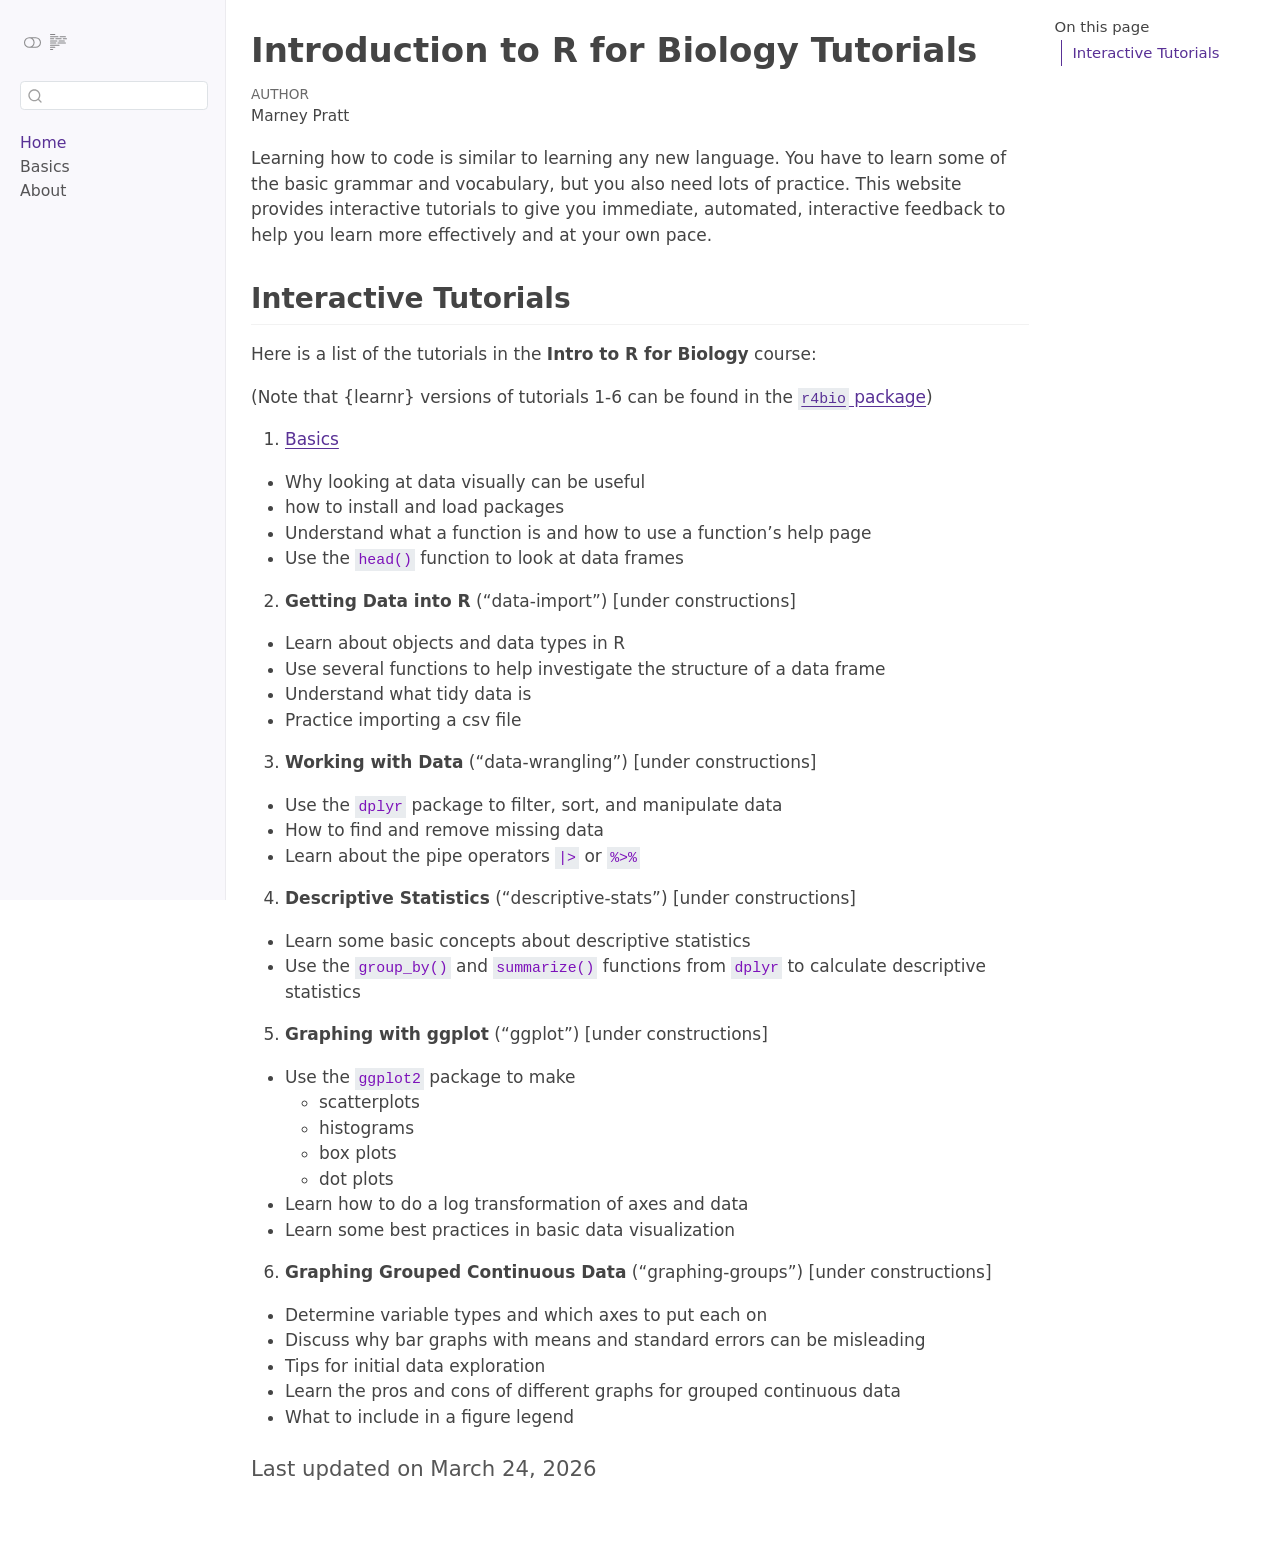
==== commit e4d8c5d7: "Built site for gh-pages" ====
--- a/index.html
+++ b/index.html
@@ -38,10 +38,14 @@
 <script src="site_libs/quarto-html/tippy.umd.min.js"></script>
 <script src="site_libs/quarto-html/anchor.min.js"></script>
 <link href="site_libs/quarto-html/tippy.css" rel="stylesheet">
-<link href="site_libs/quarto-html/quarto-syntax-highlighting-7b89279ff1a6dce999919e0e67d4d9ec.css" rel="stylesheet" id="quarto-text-highlighting-styles">
+<link href="site_libs/quarto-html/quarto-syntax-highlighting-7b89279ff1a6dce999919e0e67d4d9ec.css" rel="stylesheet" class="quarto-color-scheme" id="quarto-text-highlighting-styles">
+<link href="site_libs/quarto-html/quarto-syntax-highlighting-dark-707d8167ce6003fca903bfe2be84ab7f.css" rel="stylesheet" class="quarto-color-scheme quarto-color-alternate" id="quarto-text-highlighting-styles">
+<link href="site_libs/quarto-html/quarto-syntax-highlighting-7b89279ff1a6dce999919e0e67d4d9ec.css" rel="stylesheet" class="quarto-color-scheme-extra" id="quarto-text-highlighting-styles">
 <script src="site_libs/bootstrap/bootstrap.min.js"></script>
 <link href="site_libs/bootstrap/bootstrap-icons.css" rel="stylesheet">
-<link href="site_libs/bootstrap/bootstrap-fc3c6824a67a6d0e7bfb56310cf02829.min.css" rel="stylesheet" append-hash="true" id="quarto-bootstrap" data-mode="light">
+<link href="site_libs/bootstrap/bootstrap-fc3c6824a67a6d0e7bfb56310cf02829.min.css" rel="stylesheet" append-hash="true" class="quarto-color-scheme" id="quarto-bootstrap" data-mode="light">
+<link href="site_libs/bootstrap/bootstrap-dark-90ab32f94e436de009802943417eed9d.min.css" rel="stylesheet" append-hash="true" class="quarto-color-scheme quarto-color-alternate" id="quarto-bootstrap" data-mode="dark">
+<link href="site_libs/bootstrap/bootstrap-fc3c6824a67a6d0e7bfb56310cf02829.min.css" rel="stylesheet" append-hash="true" class="quarto-color-scheme-extra" id="quarto-bootstrap" data-mode="light">
 <script id="quarto-search-options" type="application/json">{
   "location": "sidebar",
   "copy-button": false,
@@ -74,7 +78,178 @@
 <link rel="stylesheet" href="styles.css">
 </head>
 
-<body class="nav-sidebar docked quarto-light">
+<body class="nav-sidebar docked quarto-light"><script id="quarto-html-before-body" type="application/javascript">
+    const toggleBodyColorMode = (bsSheetEl) => {
+      const mode = bsSheetEl.getAttribute("data-mode");
+      const bodyEl = window.document.querySelector("body");
+      if (mode === "dark") {
+        bodyEl.classList.add("quarto-dark");
+        bodyEl.classList.remove("quarto-light");
+      } else {
+        bodyEl.classList.add("quarto-light");
+        bodyEl.classList.remove("quarto-dark");
+      }
+    }
+    const toggleBodyColorPrimary = () => {
+      const bsSheetEl = window.document.querySelector("link#quarto-bootstrap:not([rel=disabled-stylesheet])");
+      if (bsSheetEl) {
+        toggleBodyColorMode(bsSheetEl);
+      }
+    }
+    const setColorSchemeToggle = (alternate) => {
+      const toggles = window.document.querySelectorAll('.quarto-color-scheme-toggle');
+      for (let i=0; i < toggles.length; i++) {
+        const toggle = toggles[i];
+        if (toggle) {
+          if (alternate) {
+            toggle.classList.add("alternate");
+          } else {
+            toggle.classList.remove("alternate");
+          }
+        }
+      }
+    };
+    const toggleColorMode = (alternate) => {
+      // Switch the stylesheets
+      const primaryStylesheets = window.document.querySelectorAll('link.quarto-color-scheme:not(.quarto-color-alternate)');
+      const alternateStylesheets = window.document.querySelectorAll('link.quarto-color-scheme.quarto-color-alternate');
+      manageTransitions('#quarto-margin-sidebar .nav-link', false);
+      if (alternate) {
+        // note: dark is layered on light, we don't disable primary!
+        enableStylesheet(alternateStylesheets);
+        for (const sheetNode of alternateStylesheets) {
+          if (sheetNode.id === "quarto-bootstrap") {
+            toggleBodyColorMode(sheetNode);
+          }
+        }
+      } else {
+        disableStylesheet(alternateStylesheets);
+        enableStylesheet(primaryStylesheets)
+        toggleBodyColorPrimary();
+      }
+      manageTransitions('#quarto-margin-sidebar .nav-link', true);
+      // Switch the toggles
+      setColorSchemeToggle(alternate)
+      // Hack to workaround the fact that safari doesn't
+      // properly recolor the scrollbar when toggling (#1455)
+      if (navigator.userAgent.indexOf('Safari') > 0 && navigator.userAgent.indexOf('Chrome') == -1) {
+        manageTransitions("body", false);
+        window.scrollTo(0, 1);
+        setTimeout(() => {
+          window.scrollTo(0, 0);
+          manageTransitions("body", true);
+        }, 40);
+      }
+    }
+    const disableStylesheet = (stylesheets) => {
+      for (let i=0; i < stylesheets.length; i++) {
+        const stylesheet = stylesheets[i];
+        stylesheet.rel = 'disabled-stylesheet';
+      }
+    }
+    const enableStylesheet = (stylesheets) => {
+      for (let i=0; i < stylesheets.length; i++) {
+        const stylesheet = stylesheets[i];
+        if(stylesheet.rel !== 'stylesheet') { // for Chrome, which will still FOUC without this check
+          stylesheet.rel = 'stylesheet';
+        }
+      }
+    }
+    const manageTransitions = (selector, allowTransitions) => {
+      const els = window.document.querySelectorAll(selector);
+      for (let i=0; i < els.length; i++) {
+        const el = els[i];
+        if (allowTransitions) {
+          el.classList.remove('notransition');
+        } else {
+          el.classList.add('notransition');
+        }
+      }
+    }
+    const isFileUrl = () => {
+      return window.location.protocol === 'file:';
+    }
+    const hasAlternateSentinel = () => {
+      let styleSentinel = getColorSchemeSentinel();
+      if (styleSentinel !== null) {
+        return styleSentinel === "alternate";
+      } else {
+        return false;
+      }
+    }
+    const setStyleSentinel = (alternate) => {
+      const value = alternate ? "alternate" : "default";
+      if (!isFileUrl()) {
+        window.localStorage.setItem("quarto-color-scheme", value);
+      } else {
+        localAlternateSentinel = value;
+      }
+    }
+    const getColorSchemeSentinel = () => {
+      if (!isFileUrl()) {
+        const storageValue = window.localStorage.getItem("quarto-color-scheme");
+        return storageValue != null ? storageValue : localAlternateSentinel;
+      } else {
+        return localAlternateSentinel;
+      }
+    }
+    const toggleGiscusIfUsed = (isAlternate, darkModeDefault) => {
+      const baseTheme = document.querySelector('#giscus-base-theme')?.value ?? 'light';
+      const alternateTheme = document.querySelector('#giscus-alt-theme')?.value ?? 'dark';
+      let newTheme = '';
+      if(authorPrefersDark) {
+        newTheme = isAlternate ? baseTheme : alternateTheme;
+      } else {
+        newTheme = isAlternate ? alternateTheme : baseTheme;
+      }
+      const changeGiscusTheme = () => {
+        // From: https://github.com/giscus/giscus/issues/336
+        const sendMessage = (message) => {
+          const iframe = document.querySelector('iframe.giscus-frame');
+          if (!iframe) return;
+          iframe.contentWindow.postMessage({ giscus: message }, 'https://giscus.app');
+        }
+        sendMessage({
+          setConfig: {
+            theme: newTheme
+          }
+        });
+      }
+      const isGiscussLoaded = window.document.querySelector('iframe.giscus-frame') !== null;
+      if (isGiscussLoaded) {
+        changeGiscusTheme();
+      }
+    };
+    const authorPrefersDark = false;
+    const queryPrefersDark = window.matchMedia('(prefers-color-scheme: dark)');
+    const darkModeDefault = queryPrefersDark.matches;
+      document.querySelector('link#quarto-text-highlighting-styles.quarto-color-scheme-extra').rel = 'disabled-stylesheet';
+      document.querySelector('link#quarto-bootstrap.quarto-color-scheme-extra').rel = 'disabled-stylesheet';
+    let localAlternateSentinel = darkModeDefault ? 'alternate' : 'default';
+    // Dark / light mode switch
+    window.quartoToggleColorScheme = () => {
+      // Read the current dark / light value
+      let toAlternate = !hasAlternateSentinel();
+      toggleColorMode(toAlternate);
+      setStyleSentinel(toAlternate);
+      toggleGiscusIfUsed(toAlternate, darkModeDefault);
+      window.dispatchEvent(new Event('resize'));
+    };
+    queryPrefersDark.addEventListener("change", e => {
+      if(window.localStorage.getItem("quarto-color-scheme") !== null)
+        return;
+      const alternate = e.matches
+      toggleColorMode(alternate);
+      localAlternateSentinel = e.matches ? 'alternate' : 'default'; // this is used alongside local storage!
+      toggleGiscusIfUsed(alternate, darkModeDefault);
+    });
+    // Switch to dark mode if need be
+    if (hasAlternateSentinel()) {
+      toggleColorMode(true);
+    } else {
+      toggleColorMode(false);
+    }
+  </script>
 
 <div id="quarto-search-results"></div>
   <header id="quarto-header" class="headroom fixed-top">
@@ -100,6 +275,7 @@
       <a href="./index.html" class="sidebar-logo-link">
       </a>
       <div class="sidebar-tools-main">
+  <a href="" class="quarto-color-scheme-toggle quarto-navigation-tool  px-1" onclick="window.quartoToggleColorScheme(); return false;" title="Toggle dark mode"><i class="bi"></i></a>
   <a href="" class="quarto-reader-toggle quarto-navigation-tool px-1" onclick="window.quartoToggleReader(); return false;" title="Toggle reader mode">
   <div class="quarto-reader-toggle-btn">
   <i class="bi"></i>
@@ -129,7 +305,7 @@
         <li class="sidebar-item">
   <div class="sidebar-item-container"> 
   <a href="./about.html" class="sidebar-item-text sidebar-link">
- <span class="menu-text">about</span></a>
+ <span class="menu-text">About</span></a>
   </div>
 </li>
     </ul>
@@ -149,6 +325,7 @@
 <!-- main -->
 <main class="content" id="quarto-document-content">
 
+
 <header id="title-block-header" class="quarto-title-block default">
 <div class="quarto-title">
 <h1 class="title">Introduction to R for Biology Tutorials</h1>
@@ -180,7 +357,7 @@
 <p>Here is a list of the tutorials in the <strong>Intro to R for Biology</strong> course:</p>
 <p>(Note that {learnr} versions of tutorials 1-6 can be found in the <a href="https://github.com/marneypratt/r4bio"><code>r4bio</code> package</a>)</p>
 <ol type="1">
-<li><a href="https://marneypratt.github.io/r4bio-live/basics.html">Basics</a></li>
+<li><a href="./basics.html">Basics</a></li>
 </ol>
 <ul>
 <li>Why looking at data visually can be useful</li>
@@ -246,6 +423,19 @@
 </main> <!-- /main -->
 <script id="quarto-html-after-body" type="application/javascript">
   window.document.addEventListener("DOMContentLoaded", function (event) {
+    // Ensure there is a toggle, if there isn't float one in the top right
+    if (window.document.querySelector('.quarto-color-scheme-toggle') === null) {
+      const a = window.document.createElement('a');
+      a.classList.add('top-right');
+      a.classList.add('quarto-color-scheme-toggle');
+      a.href = "";
+      a.onclick = function() { try { window.quartoToggleColorScheme(); } catch {} return false; };
+      const i = window.document.createElement("i");
+      i.classList.add('bi');
+      a.appendChild(i);
+      window.document.body.appendChild(a);
+    }
+    setColorSchemeToggle(hasAlternateSentinel())
     const icon = "";
     const anchorJS = new window.AnchorJS();
     anchorJS.options = {
--- a/site_libs/quarto-html/quarto-syntax-highlighting-dark-707d8167ce6003fca903bfe2be84ab7f.css
+++ b/site_libs/quarto-html/quarto-syntax-highlighting-dark-707d8167ce6003fca903bfe2be84ab7f.css
@@ -0,0 +1,219 @@
+/* quarto syntax highlight colors */
+:root {
+  --quarto-hl-al-color: #f07178;
+  --quarto-hl-an-color: #d4d0ab;
+  --quarto-hl-at-color: #00e0e0;
+  --quarto-hl-bn-color: #d4d0ab;
+  --quarto-hl-bu-color: #abe338;
+  --quarto-hl-ch-color: #abe338;
+  --quarto-hl-co-color: #f8f8f2;
+  --quarto-hl-cv-color: #ffd700;
+  --quarto-hl-cn-color: #ffd700;
+  --quarto-hl-cf-color: #ffa07a;
+  --quarto-hl-dt-color: #ffa07a;
+  --quarto-hl-dv-color: #d4d0ab;
+  --quarto-hl-do-color: #f8f8f2;
+  --quarto-hl-er-color: #f07178;
+  --quarto-hl-ex-color: #00e0e0;
+  --quarto-hl-fl-color: #d4d0ab;
+  --quarto-hl-fu-color: #ffa07a;
+  --quarto-hl-im-color: #abe338;
+  --quarto-hl-in-color: #d4d0ab;
+  --quarto-hl-kw-color: #ffa07a;
+  --quarto-hl-op-color: #ffa07a;
+  --quarto-hl-ot-color: #00e0e0;
+  --quarto-hl-pp-color: #dcc6e0;
+  --quarto-hl-re-color: #00e0e0;
+  --quarto-hl-sc-color: #abe338;
+  --quarto-hl-ss-color: #abe338;
+  --quarto-hl-st-color: #abe338;
+  --quarto-hl-va-color: #00e0e0;
+  --quarto-hl-vs-color: #abe338;
+  --quarto-hl-wa-color: #dcc6e0;
+}
+
+/* other quarto variables */
+:root {
+  --quarto-font-monospace: SFMono-Regular, Menlo, Monaco, Consolas, "Liberation Mono", "Courier New", monospace;
+}
+
+/* syntax highlight based on Pandoc's rules */
+pre > code.sourceCode > span {
+  color: #f8f8f2;
+}
+
+code.sourceCode > span {
+  color: #f8f8f2;
+}
+
+div.sourceCode,
+div.sourceCode pre.sourceCode {
+  color: #f8f8f2;
+}
+
+/* Normal */
+code span {
+  color: #f8f8f2;
+}
+
+/* Alert */
+code span.al {
+  color: #f07178;
+}
+
+/* Annotation */
+code span.an {
+  color: #d4d0ab;
+}
+
+/* Attribute */
+code span.at {
+  color: #00e0e0;
+}
+
+/* BaseN */
+code span.bn {
+  color: #d4d0ab;
+}
+
+/* BuiltIn */
+code span.bu {
+  color: #abe338;
+}
+
+/* ControlFlow */
+code span.cf {
+  font-weight: bold;
+  color: #ffa07a;
+}
+
+/* Char */
+code span.ch {
+  color: #abe338;
+}
+
+/* Constant */
+code span.cn {
+  color: #ffd700;
+}
+
+/* Comment */
+code span.co {
+  font-style: italic;
+  color: #f8f8f2;
+}
+
+/* CommentVar */
+code span.cv {
+  color: #ffd700;
+}
+
+/* Documentation */
+code span.do {
+  color: #f8f8f2;
+}
+
+/* DataType */
+code span.dt {
+  color: #ffa07a;
+}
+
+/* DecVal */
+code span.dv {
+  color: #d4d0ab;
+}
+
+/* Error */
+code span.er {
+  color: #f07178;
+  text-decoration: underline;
+}
+
+/* Extension */
+code span.ex {
+  font-weight: bold;
+  color: #00e0e0;
+}
+
+/* Float */
+code span.fl {
+  color: #d4d0ab;
+}
+
+/* Function */
+code span.fu {
+  color: #ffa07a;
+}
+
+/* Import */
+code span.im {
+  color: #abe338;
+}
+
+/* Information */
+code span.in {
+  color: #d4d0ab;
+}
+
+/* Keyword */
+code span.kw {
+  font-weight: bold;
+  color: #ffa07a;
+}
+
+/* Operator */
+code span.op {
+  color: #ffa07a;
+}
+
+/* Other */
+code span.ot {
+  color: #00e0e0;
+}
+
+/* Preprocessor */
+code span.pp {
+  color: #dcc6e0;
+}
+
+/* RegionMarker */
+code span.re {
+  background-color: #f8f8f2;
+  color: #00e0e0;
+}
+
+/* SpecialChar */
+code span.sc {
+  color: #abe338;
+}
+
+/* SpecialString */
+code span.ss {
+  color: #abe338;
+}
+
+/* String */
+code span.st {
+  color: #abe338;
+}
+
+/* Variable */
+code span.va {
+  color: #00e0e0;
+}
+
+/* VerbatimString */
+code span.vs {
+  color: #abe338;
+}
+
+/* Warning */
+code span.wa {
+  color: #dcc6e0;
+}
+
+.prevent-inlining {
+  content: "</";
+}
+
+/*# sourceMappingURL=f5ab3bb6f5ded8da9f12dd3a91d3da26.css.map */
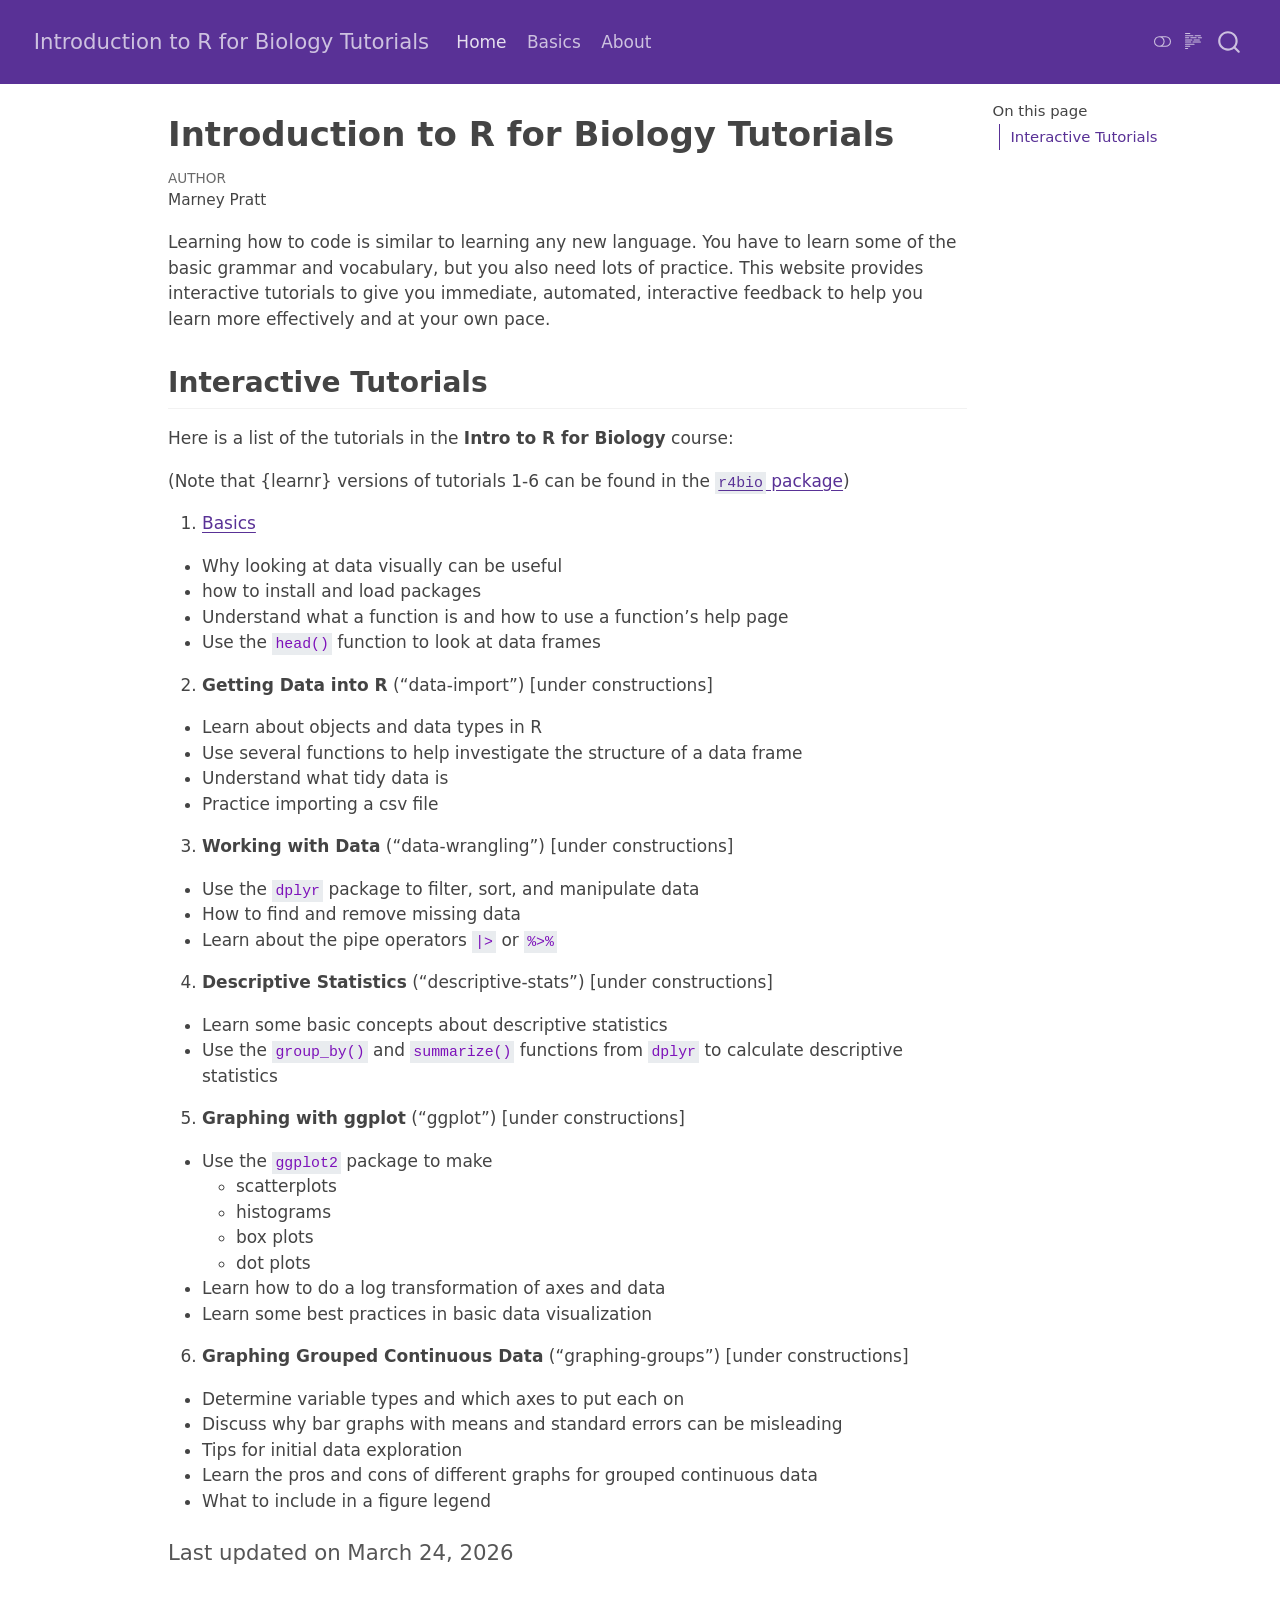
==== commit ae16e6c2: "Built site for gh-pages" ====
--- a/index.html
+++ b/index.html
@@ -43,15 +43,15 @@
 <link href="site_libs/quarto-html/quarto-syntax-highlighting-7b89279ff1a6dce999919e0e67d4d9ec.css" rel="stylesheet" class="quarto-color-scheme-extra" id="quarto-text-highlighting-styles">
 <script src="site_libs/bootstrap/bootstrap.min.js"></script>
 <link href="site_libs/bootstrap/bootstrap-icons.css" rel="stylesheet">
-<link href="site_libs/bootstrap/bootstrap-fc3c6824a67a6d0e7bfb56310cf02829.min.css" rel="stylesheet" append-hash="true" class="quarto-color-scheme" id="quarto-bootstrap" data-mode="light">
-<link href="site_libs/bootstrap/bootstrap-dark-90ab32f94e436de009802943417eed9d.min.css" rel="stylesheet" append-hash="true" class="quarto-color-scheme quarto-color-alternate" id="quarto-bootstrap" data-mode="dark">
-<link href="site_libs/bootstrap/bootstrap-fc3c6824a67a6d0e7bfb56310cf02829.min.css" rel="stylesheet" append-hash="true" class="quarto-color-scheme-extra" id="quarto-bootstrap" data-mode="light">
+<link href="site_libs/bootstrap/bootstrap-5657dfa6c17a855b02079790714f0f49.min.css" rel="stylesheet" append-hash="true" class="quarto-color-scheme" id="quarto-bootstrap" data-mode="light">
+<link href="site_libs/bootstrap/bootstrap-dark-3751750d0f2505ea394a0f95f18cdc11.min.css" rel="stylesheet" append-hash="true" class="quarto-color-scheme quarto-color-alternate" id="quarto-bootstrap" data-mode="dark">
+<link href="site_libs/bootstrap/bootstrap-5657dfa6c17a855b02079790714f0f49.min.css" rel="stylesheet" append-hash="true" class="quarto-color-scheme-extra" id="quarto-bootstrap" data-mode="light">
 <script id="quarto-search-options" type="application/json">{
-  "location": "sidebar",
+  "location": "navbar",
   "copy-button": false,
   "collapse-after": 3,
-  "panel-placement": "start",
-  "type": "textbox",
+  "panel-placement": "end",
+  "type": "overlay",
   "limit": 50,
   "keyboard-shortcut": [
     "f",
@@ -78,7 +78,7 @@
 <link rel="stylesheet" href="styles.css">
 </head>
 
-<body class="nav-sidebar docked quarto-light"><script id="quarto-html-before-body" type="application/javascript">
+<body class="nav-fixed quarto-light"><script id="quarto-html-before-body" type="application/javascript">
     const toggleBodyColorMode = (bsSheetEl) => {
       const mode = bsSheetEl.getAttribute("data-mode");
       const bodyEl = window.document.querySelector("body");
@@ -253,28 +253,36 @@
 
 <div id="quarto-search-results"></div>
   <header id="quarto-header" class="headroom fixed-top">
-  <nav class="quarto-secondary-nav">
-    <div class="container-fluid d-flex">
-      <button type="button" class="quarto-btn-toggle btn" data-bs-toggle="collapse" role="button" data-bs-target=".quarto-sidebar-collapse-item" aria-controls="quarto-sidebar" aria-expanded="false" aria-label="Toggle sidebar navigation" onclick="if (window.quartoToggleHeadroom) { window.quartoToggleHeadroom(); }">
-        <i class="bi bi-layout-text-sidebar-reverse"></i>
-      </button>
-        <nav class="quarto-page-breadcrumbs" aria-label="breadcrumb"><ol class="breadcrumb"><li class="breadcrumb-item"><a href="./index.html">Home</a></li></ol></nav>
-        <a class="flex-grow-1" role="navigation" data-bs-toggle="collapse" data-bs-target=".quarto-sidebar-collapse-item" aria-controls="quarto-sidebar" aria-expanded="false" aria-label="Toggle sidebar navigation" onclick="if (window.quartoToggleHeadroom) { window.quartoToggleHeadroom(); }">      
-        </a>
-      <button type="button" class="btn quarto-search-button" aria-label="Search" onclick="window.quartoOpenSearch();">
-        <i class="bi bi-search"></i>
-      </button>
-    </div>
-  </nav>
-</header>
-<!-- content -->
-<div id="quarto-content" class="quarto-container page-columns page-rows-contents page-layout-article">
-<!-- sidebar -->
-  <nav id="quarto-sidebar" class="sidebar collapse collapse-horizontal quarto-sidebar-collapse-item sidebar-navigation docked overflow-auto">
-    <div class="pt-lg-2 mt-2 text-left sidebar-header">
-      <a href="./index.html" class="sidebar-logo-link">
-      </a>
-      <div class="sidebar-tools-main">
+    <nav class="navbar navbar-expand-lg " data-bs-theme="dark">
+      <div class="navbar-container container-fluid">
+      <div class="navbar-brand-container mx-auto">
+    <a href="./index.html" class="navbar-brand navbar-brand-logo">
+    </a>
+    <a class="navbar-brand" href="./index.html">
+    <span class="navbar-title">Introduction to R for Biology Tutorials</span>
+    </a>
+  </div>
+            <div id="quarto-search" class="" title="Search"></div>
+          <button class="navbar-toggler" type="button" data-bs-toggle="collapse" data-bs-target="#navbarCollapse" aria-controls="navbarCollapse" role="menu" aria-expanded="false" aria-label="Toggle navigation" onclick="if (window.quartoToggleHeadroom) { window.quartoToggleHeadroom(); }">
+  <span class="navbar-toggler-icon"></span>
+</button>
+          <div class="collapse navbar-collapse" id="navbarCollapse">
+            <ul class="navbar-nav navbar-nav-scroll me-auto">
+  <li class="nav-item">
+    <a class="nav-link active" href="./index.html" aria-current="page"> 
+<span class="menu-text">Home</span></a>
+  </li>  
+  <li class="nav-item">
+    <a class="nav-link" href="./basics.html"> 
+<span class="menu-text">Basics</span></a>
+  </li>  
+  <li class="nav-item">
+    <a class="nav-link" href="./about.html"> 
+<span class="menu-text">About</span></a>
+  </li>  
+</ul>
+          </div> <!-- /navcollapse -->
+            <div class="quarto-navbar-tools">
   <a href="" class="quarto-color-scheme-toggle quarto-navigation-tool  px-1" onclick="window.quartoToggleColorScheme(); return false;" title="Toggle dark mode"><i class="bi"></i></a>
   <a href="" class="quarto-reader-toggle quarto-navigation-tool px-1" onclick="window.quartoToggleReader(); return false;" title="Toggle reader mode">
   <div class="quarto-reader-toggle-btn">
@@ -282,36 +290,12 @@
   </div>
 </a>
 </div>
-      </div>
-        <div class="mt-2 flex-shrink-0 align-items-center">
-        <div class="sidebar-search">
-        <div id="quarto-search" class="" title="Search"></div>
-        </div>
-        </div>
-    <div class="sidebar-menu-container"> 
-    <ul class="list-unstyled mt-1">
-        <li class="sidebar-item">
-  <div class="sidebar-item-container"> 
-  <a href="./index.html" class="sidebar-item-text sidebar-link active">
- <span class="menu-text">Home</span></a>
-  </div>
-</li>
-        <li class="sidebar-item">
-  <div class="sidebar-item-container"> 
-  <a href="./basics.html" class="sidebar-item-text sidebar-link">
- <span class="menu-text">Basics</span></a>
-  </div>
-</li>
-        <li class="sidebar-item">
-  <div class="sidebar-item-container"> 
-  <a href="./about.html" class="sidebar-item-text sidebar-link">
- <span class="menu-text">About</span></a>
-  </div>
-</li>
-    </ul>
-    </div>
-</nav>
-<div id="quarto-sidebar-glass" class="quarto-sidebar-collapse-item" data-bs-toggle="collapse" data-bs-target=".quarto-sidebar-collapse-item"></div>
+      </div> <!-- /container-fluid -->
+    </nav>
+</header>
+<!-- content -->
+<div id="quarto-content" class="quarto-container page-columns page-rows-contents page-layout-article page-navbar">
+<!-- sidebar -->
 <!-- margin-sidebar -->
     <div id="quarto-margin-sidebar" class="sidebar margin-sidebar">
         <nav id="TOC" role="doc-toc" class="toc-active">
